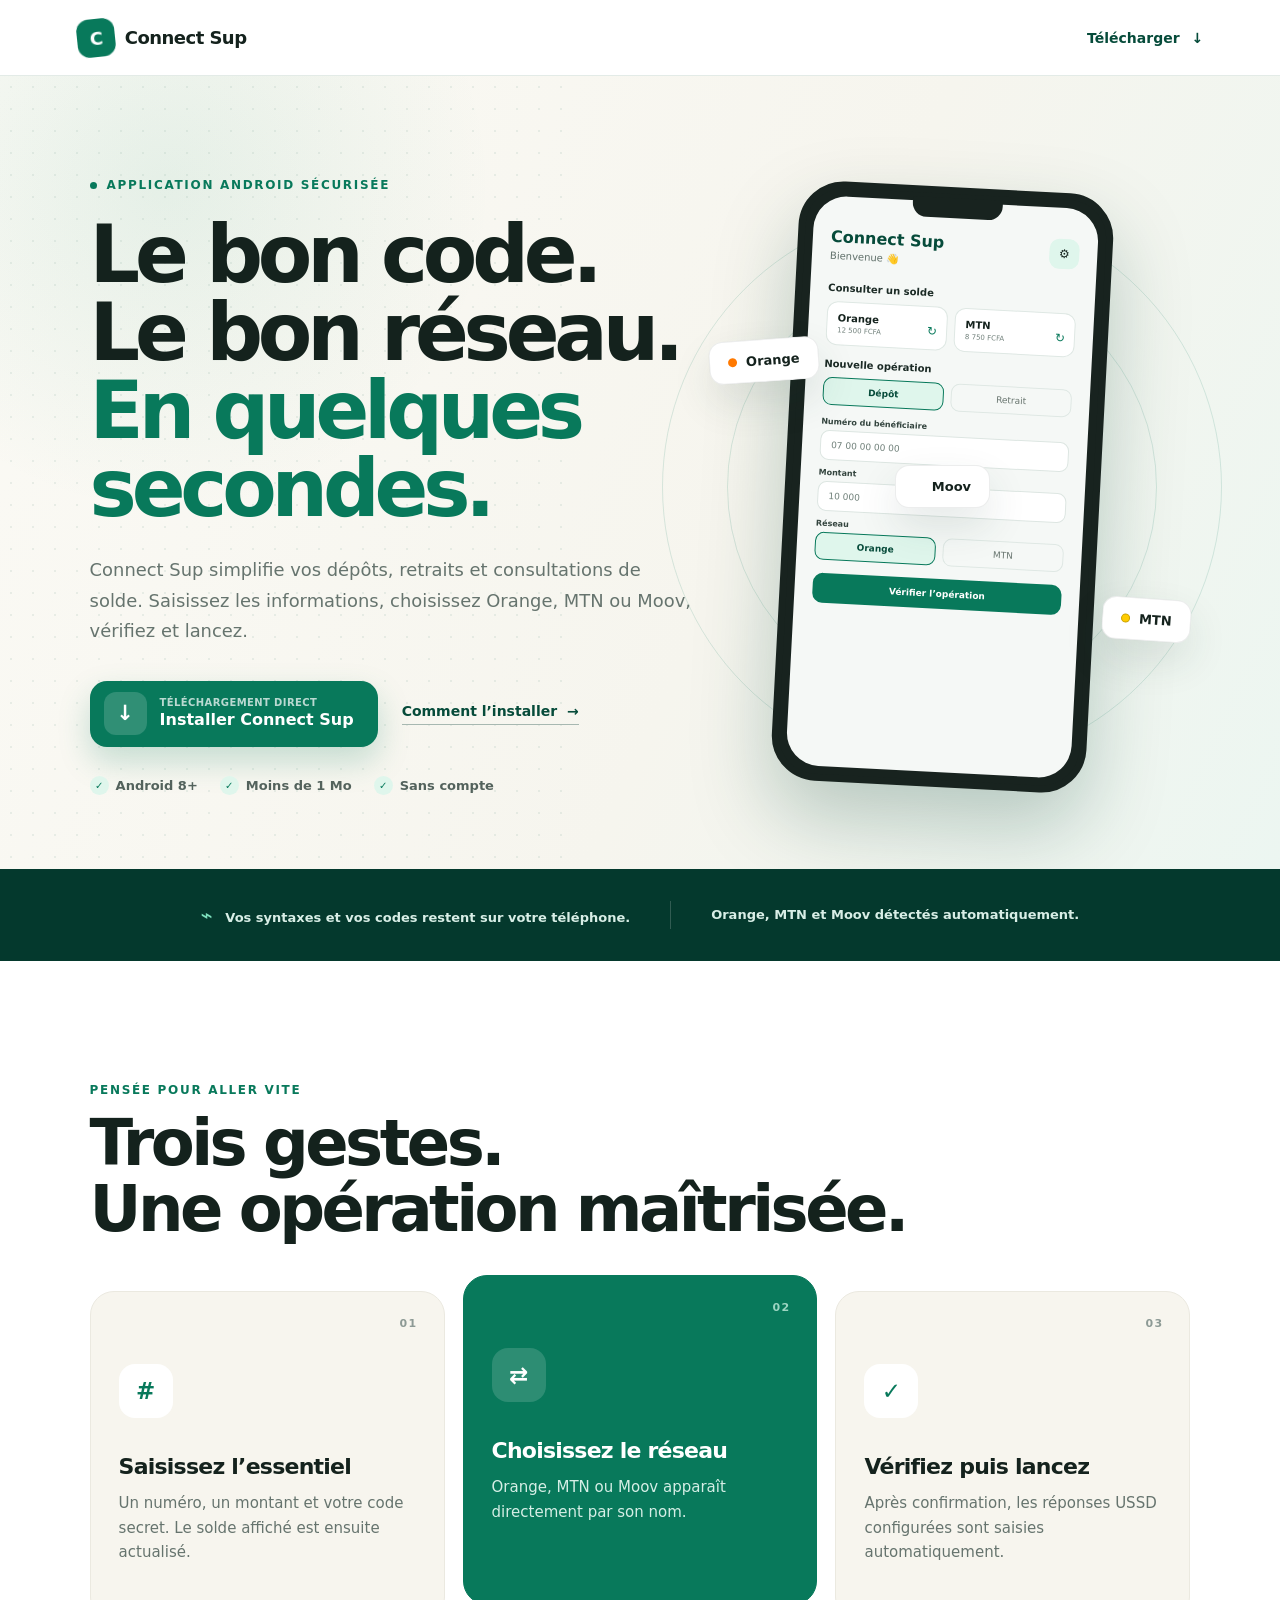
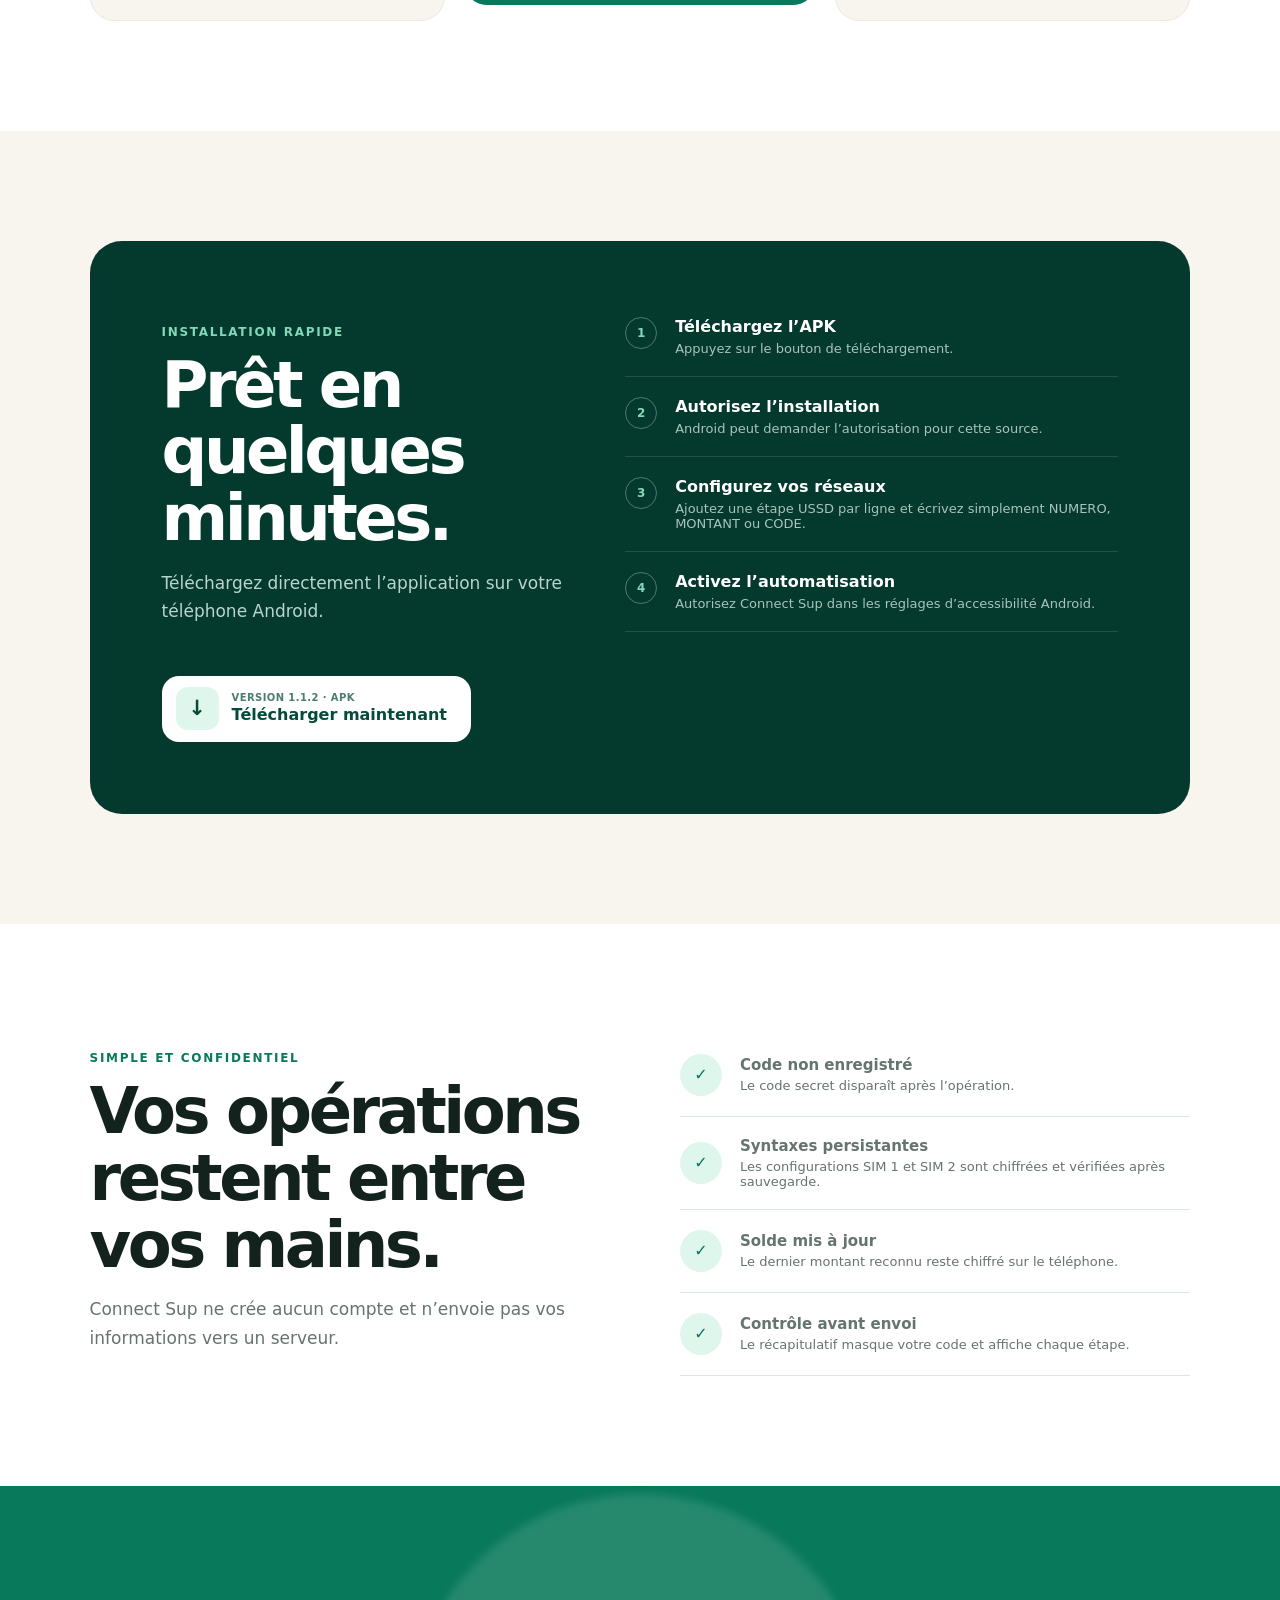
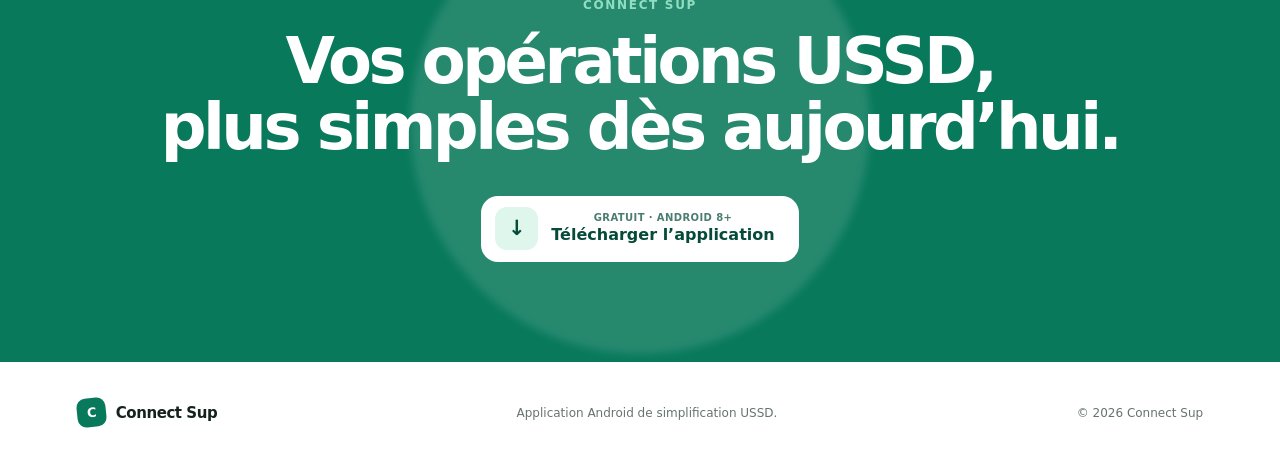
==== public/index.html @ d4169fa9 "Corriger la persistance des syntaxes dans Connect Sup 1.1.2" ====
<!doctype html>
<html lang="fr">
  <head>
    <meta charset="utf-8" />
    <meta name="viewport" content="width=device-width, initial-scale=1" />
    <meta name="theme-color" content="#08795b" />
    <meta name="description" content="Téléchargez Connect Sup pour simplifier vos dépôts, retraits et consultations de solde USSD sur Android." />
    <meta property="og:title" content="Connect Sup — Le bon code, le bon réseau" />
    <meta property="og:description" content="Dépôts, retraits et soldes USSD en quelques secondes sur Android." />
    <meta property="og:type" content="website" />
    <meta property="og:image" content="/og.png" />
    <title>Connect Sup — Vos opérations USSD simplifiées</title>
    <link rel="stylesheet" href="/styles.css" />
  </head>
  <body>
    <header class="site-header">
      <a class="brand" href="#top" aria-label="Accueil Connect Sup">
        <span class="brand-mark" aria-hidden="true">C</span>
        <span>Connect Sup</span>
      </a>
      <a class="header-download" href="/Connect-Sup-v1.1.2.apk" download>
        Télécharger <span aria-hidden="true">↓</span>
      </a>
    </header>

    <main>
      <section class="hero" id="top">
        <div class="hero-copy">
          <div class="eyebrow"><span></span> Application Android sécurisée</div>
          <h1>Le bon code.<br />Le bon réseau.<br /><em>En quelques secondes.</em></h1>
          <p class="hero-lead">
            Connect Sup simplifie vos dépôts, retraits et consultations de solde.
            Saisissez les informations, choisissez Orange, MTN ou Moov, vérifiez et lancez.
          </p>
          <div class="hero-actions">
            <a class="primary-button" href="/Connect-Sup-v1.1.2.apk" download>
              <span class="android-dot" aria-hidden="true">↓</span>
              <span><small>Téléchargement direct</small>Installer Connect Sup</span>
            </a>
            <a class="text-link" href="#installer">Comment l’installer <span aria-hidden="true">→</span></a>
          </div>
          <ul class="hero-facts" aria-label="Informations sur l’application">
            <li><span aria-hidden="true">✓</span> Android 8+</li>
            <li><span aria-hidden="true">✓</span> Moins de 1 Mo</li>
            <li><span aria-hidden="true">✓</span> Sans compte</li>
          </ul>
        </div>

        <div class="phone-stage" aria-label="Aperçu de l’application Connect Sup">
          <div class="orbit orbit-one"></div>
          <div class="orbit orbit-two"></div>
          <div class="network-pill pill-orange"><i></i> Orange</div>
          <div class="network-pill pill-mtn"><i></i> MTN</div>
          <div class="network-pill pill-moov"><i></i> Moov</div>
          <div class="phone">
            <div class="speaker"></div>
            <div class="phone-screen">
              <div class="app-topline">
                <div><b>Connect Sup</b><small>Bienvenue 👋</small></div>
                <span aria-hidden="true">⚙</span>
              </div>
              <p class="mock-label">Consulter un solde</p>
              <div class="balance-grid">
                <div><b>Orange</b><small>12 500 FCFA</small><span>↻</span></div>
                <div><b>MTN</b><small>8 750 FCFA</small><span>↻</span></div>
              </div>
              <p class="mock-label">Nouvelle opération</p>
              <div class="mock-tabs"><b>Dépôt</b><span>Retrait</span></div>
              <label>Numéro du bénéficiaire</label>
              <div class="mock-field">07 00 00 00 00</div>
              <label>Montant</label>
              <div class="mock-field">10 000</div>
              <label>Réseau</label>
              <div class="mock-tabs networks"><b>Orange</b><span>MTN</span></div>
              <div class="mock-button">Vérifier l’opération</div>
            </div>
          </div>
        </div>
      </section>

      <section class="trust-band">
        <p><span aria-hidden="true">⌁</span> Vos syntaxes et vos codes restent sur votre téléphone.</p>
        <div class="trust-divider"></div>
        <p>Orange, MTN et Moov détectés automatiquement.</p>
      </section>

      <section class="section features" id="fonctionnalites">
        <div class="section-heading">
          <div><p class="kicker">Pensée pour aller vite</p><h2>Trois gestes.<br />Une opération maîtrisée.</h2></div>
        </div>
        <div class="feature-grid">
          <article>
            <span class="feature-number">01</span>
            <div class="feature-icon">#</div>
            <h3>Saisissez l’essentiel</h3>
            <p>Un numéro, un montant et votre code secret. Le solde affiché est ensuite actualisé.</p>
          </article>
          <article class="featured-card">
            <span class="feature-number">02</span>
            <div class="feature-icon">⇄</div>
            <h3>Choisissez le réseau</h3>
            <p>Orange, MTN ou Moov apparaît directement par son nom.</p>
          </article>
          <article>
            <span class="feature-number">03</span>
            <div class="feature-icon">✓</div>
            <h3>Vérifiez puis lancez</h3>
            <p>Après confirmation, les réponses USSD configurées sont saisies automatiquement.</p>
          </article>
        </div>
      </section>

      <section class="section install" id="installer">
        <div class="install-panel">
          <div>
            <p class="kicker light">Installation rapide</p>
            <h2>Prêt en quelques minutes.</h2>
            <p class="install-intro">Téléchargez directement l’application sur votre téléphone Android.</p>
          </div>
          <ol>
            <li><span>1</span><div><b>Téléchargez l’APK</b><p>Appuyez sur le bouton de téléchargement.</p></div></li>
            <li><span>2</span><div><b>Autorisez l’installation</b><p>Android peut demander l’autorisation pour cette source.</p></div></li>
            <li><span>3</span><div><b>Configurez vos réseaux</b><p>Ajoutez une étape USSD par ligne et écrivez simplement NUMERO, MONTANT ou CODE.</p></div></li>
            <li><span>4</span><div><b>Activez l’automatisation</b><p>Autorisez Connect Sup dans les réglages d’accessibilité Android.</p></div></li>
          </ol>
          <a class="primary-button light-button" href="/Connect-Sup-v1.1.2.apk" download>
            <span class="android-dot" aria-hidden="true">↓</span>
            <span><small>Version 1.1.2 · APK</small>Télécharger maintenant</span>
          </a>
        </div>
      </section>

      <section class="section security">
        <div class="security-copy">
          <p class="kicker">Simple et confidentiel</p>
          <h2>Vos opérations restent entre vos mains.</h2>
          <p>Connect Sup ne crée aucun compte et n’envoie pas vos informations vers un serveur.</p>
        </div>
        <ul>
          <li><span aria-hidden="true">✓</span><span><b>Code non enregistré</b>Le code secret disparaît après l’opération.</span></li>
          <li><span aria-hidden="true">✓</span><span><b>Syntaxes persistantes</b>Les configurations SIM 1 et SIM 2 sont chiffrées et vérifiées après sauvegarde.</span></li>
          <li><span aria-hidden="true">✓</span><span><b>Solde mis à jour</b>Le dernier montant reconnu reste chiffré sur le téléphone.</span></li>
          <li><span aria-hidden="true">✓</span><span><b>Contrôle avant envoi</b>Le récapitulatif masque votre code et affiche chaque étape.</span></li>
        </ul>
      </section>

      <section class="final-cta">
        <span class="cta-glow"></span>
        <p class="kicker light">Connect Sup</p>
        <h2>Vos opérations USSD,<br />plus simples dès aujourd’hui.</h2>
        <a class="primary-button light-button" href="/Connect-Sup-v1.1.2.apk" download>
          <span class="android-dot" aria-hidden="true">↓</span>
          <span><small>Gratuit · Android 8+</small>Télécharger l’application</span>
        </a>
      </section>
    </main>

    <footer>
      <a class="brand" href="#top"><span class="brand-mark" aria-hidden="true">C</span><span>Connect Sup</span></a>
      <p>Application Android de simplification USSD.</p>
      <p>© 2026 Connect Sup</p>
    </footer>
  </body>
</html>
---- styles.css ----
:root { --green:#08795b; --green-dark:#064b3a; --green-deep:#04392d; --mint:#dff6ec; --cream:#f7f5ee; --ink:#14221d; --muted:#66746e; --line:#dce6e1; --orange:#ff7900; --yellow:#ffcc00; }
* { box-sizing:border-box; }
html { scroll-behavior:smooth; }
body { margin:0; background:#fff; color:var(--ink); font-family:Inter,ui-sans-serif,system-ui,-apple-system,BlinkMacSystemFont,"Segoe UI",sans-serif; -webkit-font-smoothing:antialiased; }
a { color:inherit; text-decoration:none; }
.site-header { align-items:center; background:rgba(255,255,255,.9); border-bottom:1px solid rgba(220,230,225,.8); display:flex; height:76px; justify-content:space-between; padding:0 clamp(22px,6vw,92px); position:sticky; top:0; z-index:20; backdrop-filter:blur(18px); }
.brand { align-items:center; display:inline-flex; font-size:18px; font-weight:800; gap:10px; letter-spacing:-.03em; }
.brand-mark { align-items:center; background:var(--green); border-radius:12px; color:#fff; display:inline-flex; font-size:18px; height:38px; justify-content:center; transform:rotate(-6deg); width:38px; }
.header-download { color:var(--green-dark); font-size:14px; font-weight:750; }
.header-download span { display:inline-block; margin-left:7px; }
.hero { background:radial-gradient(circle at 13% 14%,rgba(19,145,105,.09),transparent 25%),linear-gradient(115deg,#fbfaf5 0%,#f6f5ee 58%,#ecf6f1 100%); display:grid; grid-template-columns:minmax(0,1fr) minmax(370px,.82fr); min-height:720px; overflow:hidden; padding:clamp(72px,8vw,118px) clamp(22px,7vw,110px) 74px; position:relative; }
.hero::before { background-image:radial-gradient(#94b3a7 1px,transparent 1px); background-size:22px 22px; content:''; inset:0 55% 0 0; opacity:.18; position:absolute; }
.hero-copy { align-self:center; max-width:720px; position:relative; z-index:2; }
.eyebrow,.kicker { color:var(--green); font-size:12px; font-weight:800; letter-spacing:.14em; text-transform:uppercase; }
.eyebrow { align-items:center; display:flex; gap:10px; }
.eyebrow span { background:var(--green); border-radius:99px; height:7px; width:7px; }
h1 { font-size:clamp(48px,6.2vw,88px); letter-spacing:-.065em; line-height:.98; margin:24px 0 28px; }
h1 em { color:var(--green); font-style:normal; }
.hero-lead { color:var(--muted); font-size:clamp(17px,1.4vw,20px); line-height:1.7; margin:0; max-width:630px; }
.hero-actions { align-items:center; display:flex; flex-wrap:wrap; gap:24px; margin-top:34px; }
.primary-button { align-items:center; background:var(--green); border-radius:17px; box-shadow:0 14px 32px rgba(8,121,91,.22); color:#fff; display:inline-flex; font-size:16px; font-weight:800; gap:13px; min-height:66px; padding:11px 24px 12px 14px; transition:transform .2s ease,box-shadow .2s ease; }
.primary-button:hover { box-shadow:0 18px 38px rgba(8,121,91,.3); transform:translateY(-2px); }
.primary-button:focus-visible,.text-link:focus-visible,.header-download:focus-visible,.brand:focus-visible { outline:3px solid #ffcc00; outline-offset:4px; }
.primary-button small { display:block; font-size:10px; font-weight:650; letter-spacing:.04em; margin-bottom:2px; opacity:.72; text-transform:uppercase; }
.android-dot { align-items:center; background:rgba(255,255,255,.16); border-radius:12px; display:inline-flex; font-size:21px; height:43px; justify-content:center; width:43px; }
.text-link { border-bottom:1px solid #a7b8b1; color:var(--green-dark); font-size:14px; font-weight:750; padding-bottom:5px; }
.text-link span { margin-left:5px; }
.hero-facts { display:flex; flex-wrap:wrap; gap:22px; list-style:none; margin:29px 0 0; padding:0; }
.hero-facts li { align-items:center; color:#53625c; display:flex; font-size:13px; font-weight:650; gap:7px; }
.hero-facts li span { align-items:center; background:var(--mint); border-radius:50%; color:var(--green); display:inline-flex; font-size:10px; height:19px; justify-content:center; width:19px; }
.phone-stage { align-items:center; display:flex; justify-content:center; min-height:540px; position:relative; }
.orbit { border:1px solid rgba(8,121,91,.14); border-radius:50%; position:absolute; }
.orbit-one { height:560px; width:560px; }
.orbit-two { height:430px; width:430px; }
.network-pill { align-items:center; background:#fff; border:1px solid rgba(20,34,29,.08); border-radius:14px; box-shadow:0 18px 40px rgba(30,68,55,.12); display:flex; font-size:13px; font-weight:800; gap:9px; padding:13px 18px; position:absolute; z-index:4; }
.network-pill i { border-radius:50%; height:9px; width:9px; }
.pill-orange { left:3%; top:26%; transform:rotate(-4deg); }
.pill-orange i { background:var(--orange); }
.pill-mtn { bottom:25%; right:0; transform:rotate(4deg); }
.pill-mtn i { background:var(--yellow); border:1px solid #c8a000; }
.phone { background:#18231f; border:7px solid #18231f; border-radius:45px; box-shadow:0 36px 80px rgba(7,68,51,.25); height:600px; padding:8px; position:relative; transform:rotate(3deg); width:315px; z-index:3; }
.speaker { background:#18231f; border-radius:0 0 14px 14px; height:20px; left:50%; position:absolute; top:4px; transform:translateX(-50%); width:90px; z-index:5; }
.phone-screen { background:#f5f8f6; border-radius:33px; height:100%; overflow:hidden; padding:31px 18px 20px; }
.app-topline { align-items:flex-start; display:flex; justify-content:space-between; margin-bottom:21px; }
.app-topline b { color:var(--green-dark); display:block; font-size:16px; }
.app-topline small { color:#60706a; display:block; font-size:10px; margin-top:4px; }
.app-topline>span { align-items:center; background:var(--mint); border-radius:10px; display:flex; font-size:12px; height:30px; justify-content:center; width:30px; }
.mock-label { color:#1b2a25; font-size:10px; font-weight:800; margin:13px 0 8px; }
.balance-grid { display:grid; gap:7px; grid-template-columns:1fr 1fr; }
.balance-grid>div { background:#fff; border:1px solid #dfe8e4; border-radius:11px; padding:10px; position:relative; }
.balance-grid b { display:block; font-size:10px; }
.balance-grid small { color:#71807b; display:block; font-size:7px; margin-top:3px; }
.balance-grid span { color:var(--green); font-size:12px; position:absolute; right:9px; top:17px; }
.mock-tabs { display:grid; gap:7px; grid-template-columns:1fr 1fr; margin-bottom:12px; }
.mock-tabs>* { border:1px solid #dfe8e4; border-radius:9px; color:#68756f; font-size:9px; padding:8px; text-align:center; }
.mock-tabs b { background:var(--mint); border-color:var(--green); color:var(--green-dark); }
.phone-screen label { color:#33443e; display:block; font-size:8px; font-weight:750; margin:8px 0 4px; }
.mock-field { background:#fff; border:1px solid #dde6e2; border-radius:9px; color:#70807a; font-size:9px; padding:9px 10px; }
.mock-tabs.networks { margin-bottom:0; }
.mock-button { background:var(--green); border-radius:10px; color:#fff; font-size:9px; font-weight:800; margin-top:13px; padding:10px; text-align:center; }
.trust-band { align-items:center; background:var(--green-deep); color:#d8eee6; display:flex; gap:40px; justify-content:center; min-height:92px; padding:20px 6vw; text-align:center; }
.trust-band p { font-size:13px; font-weight:650; margin:0; }
.trust-band p span { color:#7de0bd; font-size:20px; margin-right:8px; }
.trust-divider { background:rgba(255,255,255,.18); height:28px; width:1px; }
.section { padding:110px clamp(22px,7vw,110px); }
.section-heading { align-items:flex-end; display:flex; justify-content:space-between; margin-bottom:48px; }
h2 { font-size:clamp(38px,5vw,64px); letter-spacing:-.055em; line-height:1.04; margin:13px 0 0; }
.feature-grid { display:grid; gap:18px; grid-template-columns:repeat(3,1fr); }
.feature-grid article { background:var(--cream); border:1px solid #ebe9e0; border-radius:24px; min-height:330px; padding:28px; position:relative; }
.feature-grid article.featured-card { background:var(--green); border-color:var(--green); color:#fff; transform:translateY(-16px); }
.feature-number { color:#8d9a95; font-size:11px; font-weight:800; letter-spacing:.12em; position:absolute; right:26px; top:25px; }
.featured-card .feature-number { color:#9dd5c2; }
.feature-icon { align-items:center; background:#fff; border-radius:16px; color:var(--green); display:flex; font-size:23px; font-weight:900; height:54px; justify-content:center; margin:44px 0 36px; width:54px; }
.featured-card .feature-icon { background:rgba(255,255,255,.15); color:#fff; }
.feature-grid h3 { font-size:22px; letter-spacing:-.035em; margin:0 0 12px; }
.feature-grid p { color:var(--muted); font-size:15px; line-height:1.65; margin:0; }
.featured-card p { color:#d6eee6; }
.install { background:var(--cream); }
.install-panel { background:var(--green-deep); border-radius:32px; color:#fff; display:grid; gap:34px 60px; grid-template-columns:.9fr 1.1fr; padding:clamp(34px,6vw,72px); }
.kicker.light { color:#81d9ba; }
.install-intro { color:#b9d5cc; font-size:17px; line-height:1.65; max-width:460px; }
.install ol { list-style:none; margin:0; padding:0; }
.install li { align-items:flex-start; border-bottom:1px solid rgba(255,255,255,.12); display:flex; gap:18px; padding:20px 0; }
.install li:first-child { padding-top:4px; }
.install li>span { align-items:center; border:1px solid #4f796b; border-radius:50%; color:#83d7ba; display:flex; flex:0 0 auto; font-size:12px; font-weight:800; height:32px; justify-content:center; width:32px; }
.install li b { display:block; font-size:16px; margin-bottom:5px; }
.install li p { color:#a9c4bb; font-size:13px; margin:0; }
.light-button { background:#fff; box-shadow:none; color:var(--green-dark); grid-column:1/-1; justify-self:start; }
.light-button .android-dot { background:var(--mint); }
.security { align-items:center; display:grid; gap:80px; grid-template-columns:1fr 1fr; }
.security-copy>p:last-child { color:var(--muted); font-size:17px; line-height:1.7; max-width:570px; }
.security ul { list-style:none; margin:0; padding:0; }
.security li { align-items:center; border-bottom:1px solid var(--line); display:flex; gap:18px; padding:20px 0; }
.security li>span:first-child { align-items:center; background:var(--mint); border-radius:50%; color:var(--green); display:flex; flex:0 0 auto; font-weight:900; height:42px; justify-content:center; width:42px; }
.security li b { display:block; font-size:15px; margin-bottom:4px; }
.security li span:last-child { color:var(--muted); font-size:13px; }
.final-cta { background:var(--green); color:#fff; overflow:hidden; padding:100px 22px; position:relative; text-align:center; }
.final-cta h2 { margin:16px auto 35px; position:relative; }
.final-cta .primary-button { position:relative; }
.cta-glow { background:rgba(255,255,255,.12); border-radius:50%; filter:blur(4px); height:460px; left:50%; position:absolute; top:50%; transform:translate(-50%,-50%); width:460px; }
footer { align-items:center; background:#fff; color:var(--muted); display:flex; font-size:12px; justify-content:space-between; padding:32px clamp(22px,6vw,92px); }
footer .brand { color:var(--ink); font-size:15px; }
footer .brand-mark { border-radius:9px; font-size:13px; height:29px; width:29px; }
@media (max-width:920px) { .hero { grid-template-columns:1fr; padding-top:74px; text-align:center; } .hero::before { inset:0; } .hero-copy { margin:0 auto; } .eyebrow,.hero-actions,.hero-facts { justify-content:center; } .phone-stage { margin-top:42px; } .feature-grid { grid-template-columns:1fr; } .feature-grid article.featured-card { transform:none; } .install-panel,.security { grid-template-columns:1fr; } .section-heading { align-items:flex-start; flex-direction:column; } }
@media (max-width:580px) { .site-header { height:68px; } .header-download { font-size:0; } .header-download span { font-size:20px; } .hero { min-height:auto; padding-bottom:52px; } h1 { font-size:48px; } .hero-lead { font-size:16px; } .hero-actions { flex-direction:column; } .phone-stage { min-height:500px; transform:scale(.88); } .network-pill { display:none; } .trust-band { flex-direction:column; gap:12px; } .trust-divider { height:1px; width:80px; } .section { padding-bottom:76px; padding-top:76px; } .feature-grid article { min-height:285px; } .install-panel { border-radius:24px; } footer { align-items:flex-start; flex-direction:column; gap:16px; } }
@media (prefers-reduced-motion:reduce) { html { scroll-behavior:auto; } .primary-button { transition:none; } }
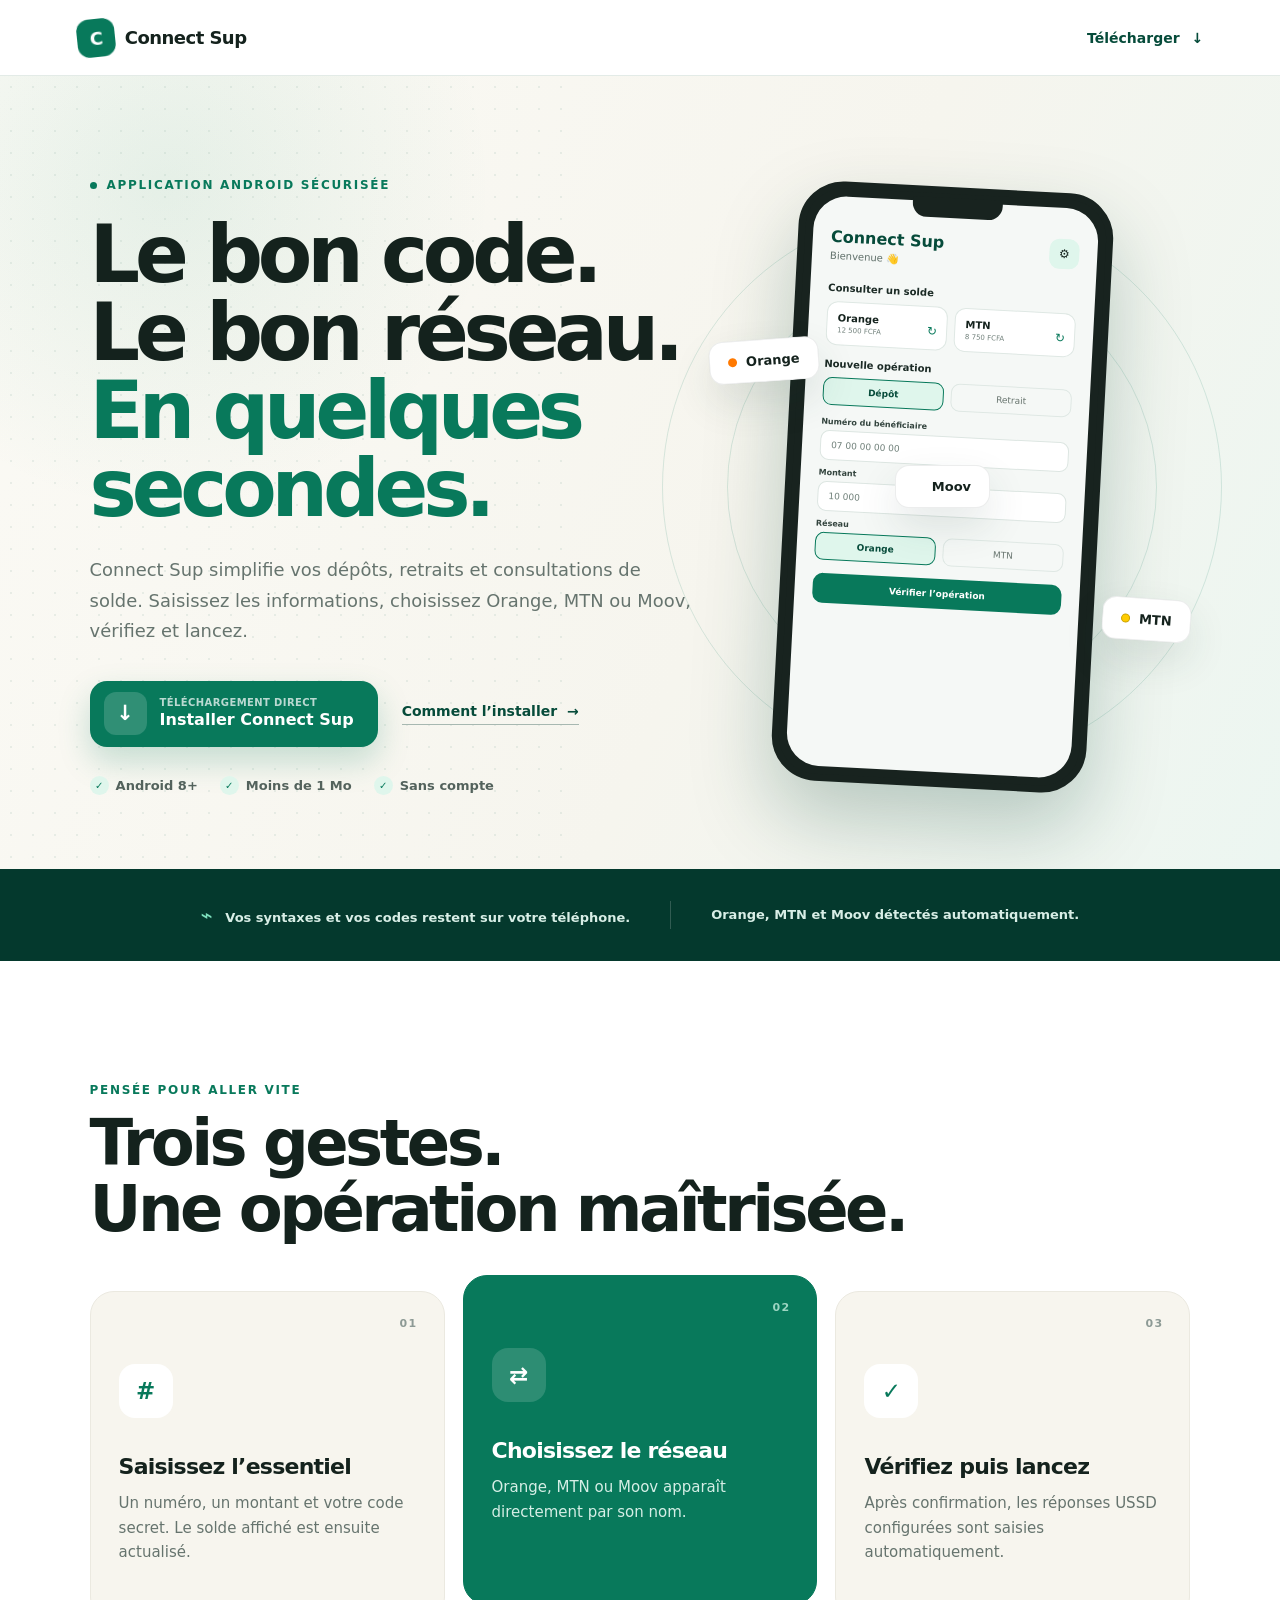
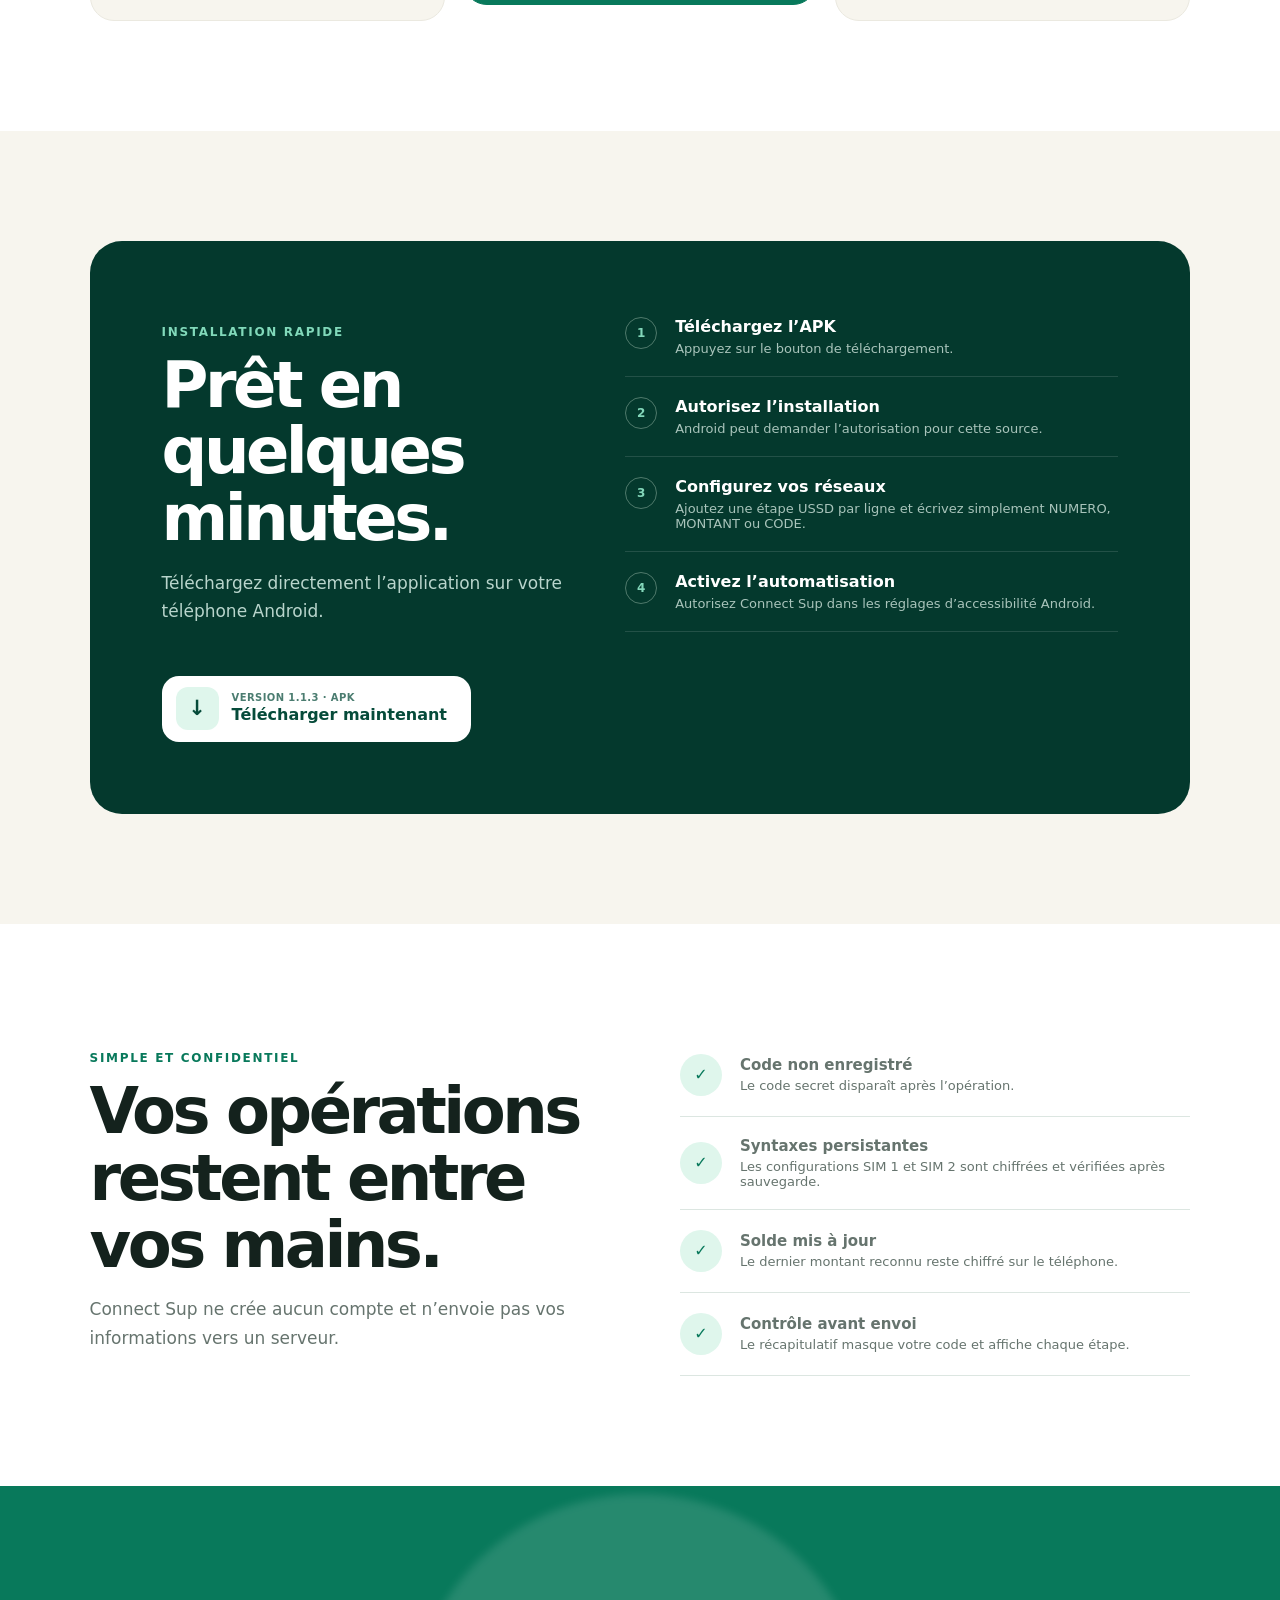
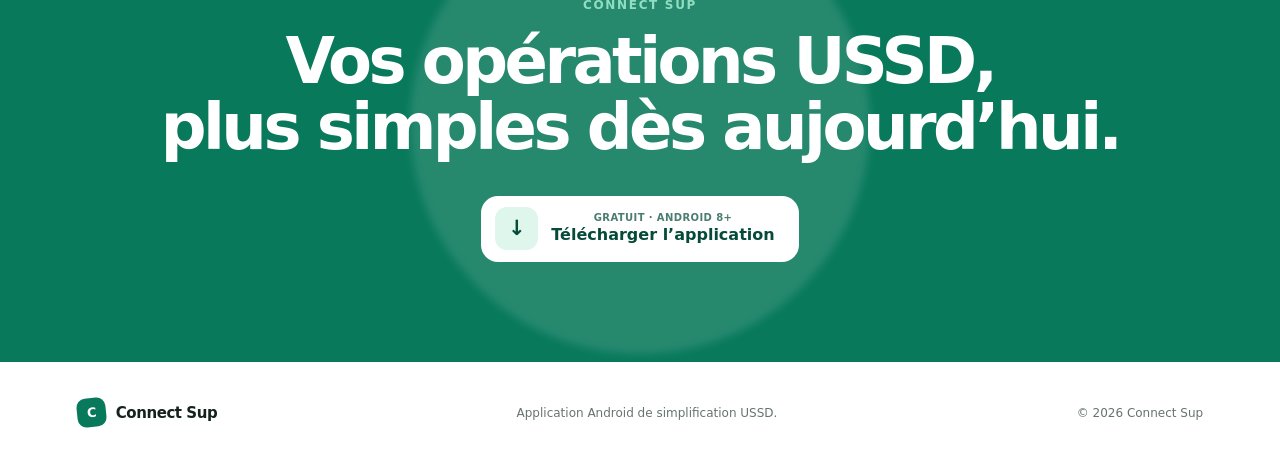
==== commit e3917597: "Adapter Connect Sup 1.1.3 aux écrans longs" ====
--- a/public/index.html
+++ b/public/index.html
@@ -18,7 +18,7 @@
         <span class="brand-mark" aria-hidden="true">C</span>
         <span>Connect Sup</span>
       </a>
-      <a class="header-download" href="/Connect-Sup-v1.1.2.apk" download>
+      <a class="header-download" href="/Connect-Sup-v1.1.3.apk" download>
         Télécharger <span aria-hidden="true">↓</span>
       </a>
     </header>
@@ -33,7 +33,7 @@
             Saisissez les informations, choisissez Orange, MTN ou Moov, vérifiez et lancez.
           </p>
           <div class="hero-actions">
-            <a class="primary-button" href="/Connect-Sup-v1.1.2.apk" download>
+            <a class="primary-button" href="/Connect-Sup-v1.1.3.apk" download>
               <span class="android-dot" aria-hidden="true">↓</span>
               <span><small>Téléchargement direct</small>Installer Connect Sup</span>
             </a>
@@ -123,9 +123,9 @@
             <li><span>3</span><div><b>Configurez vos réseaux</b><p>Ajoutez une étape USSD par ligne et écrivez simplement NUMERO, MONTANT ou CODE.</p></div></li>
             <li><span>4</span><div><b>Activez l’automatisation</b><p>Autorisez Connect Sup dans les réglages d’accessibilité Android.</p></div></li>
           </ol>
-          <a class="primary-button light-button" href="/Connect-Sup-v1.1.2.apk" download>
+          <a class="primary-button light-button" href="/Connect-Sup-v1.1.3.apk" download>
             <span class="android-dot" aria-hidden="true">↓</span>
-            <span><small>Version 1.1.2 · APK</small>Télécharger maintenant</span>
+            <span><small>Version 1.1.3 · APK</small>Télécharger maintenant</span>
           </a>
         </div>
       </section>
@@ -148,7 +148,7 @@
         <span class="cta-glow"></span>
         <p class="kicker light">Connect Sup</p>
         <h2>Vos opérations USSD,<br />plus simples dès aujourd’hui.</h2>
-        <a class="primary-button light-button" href="/Connect-Sup-v1.1.2.apk" download>
+        <a class="primary-button light-button" href="/Connect-Sup-v1.1.3.apk" download>
           <span class="android-dot" aria-hidden="true">↓</span>
           <span><small>Gratuit · Android 8+</small>Télécharger l’application</span>
         </a>
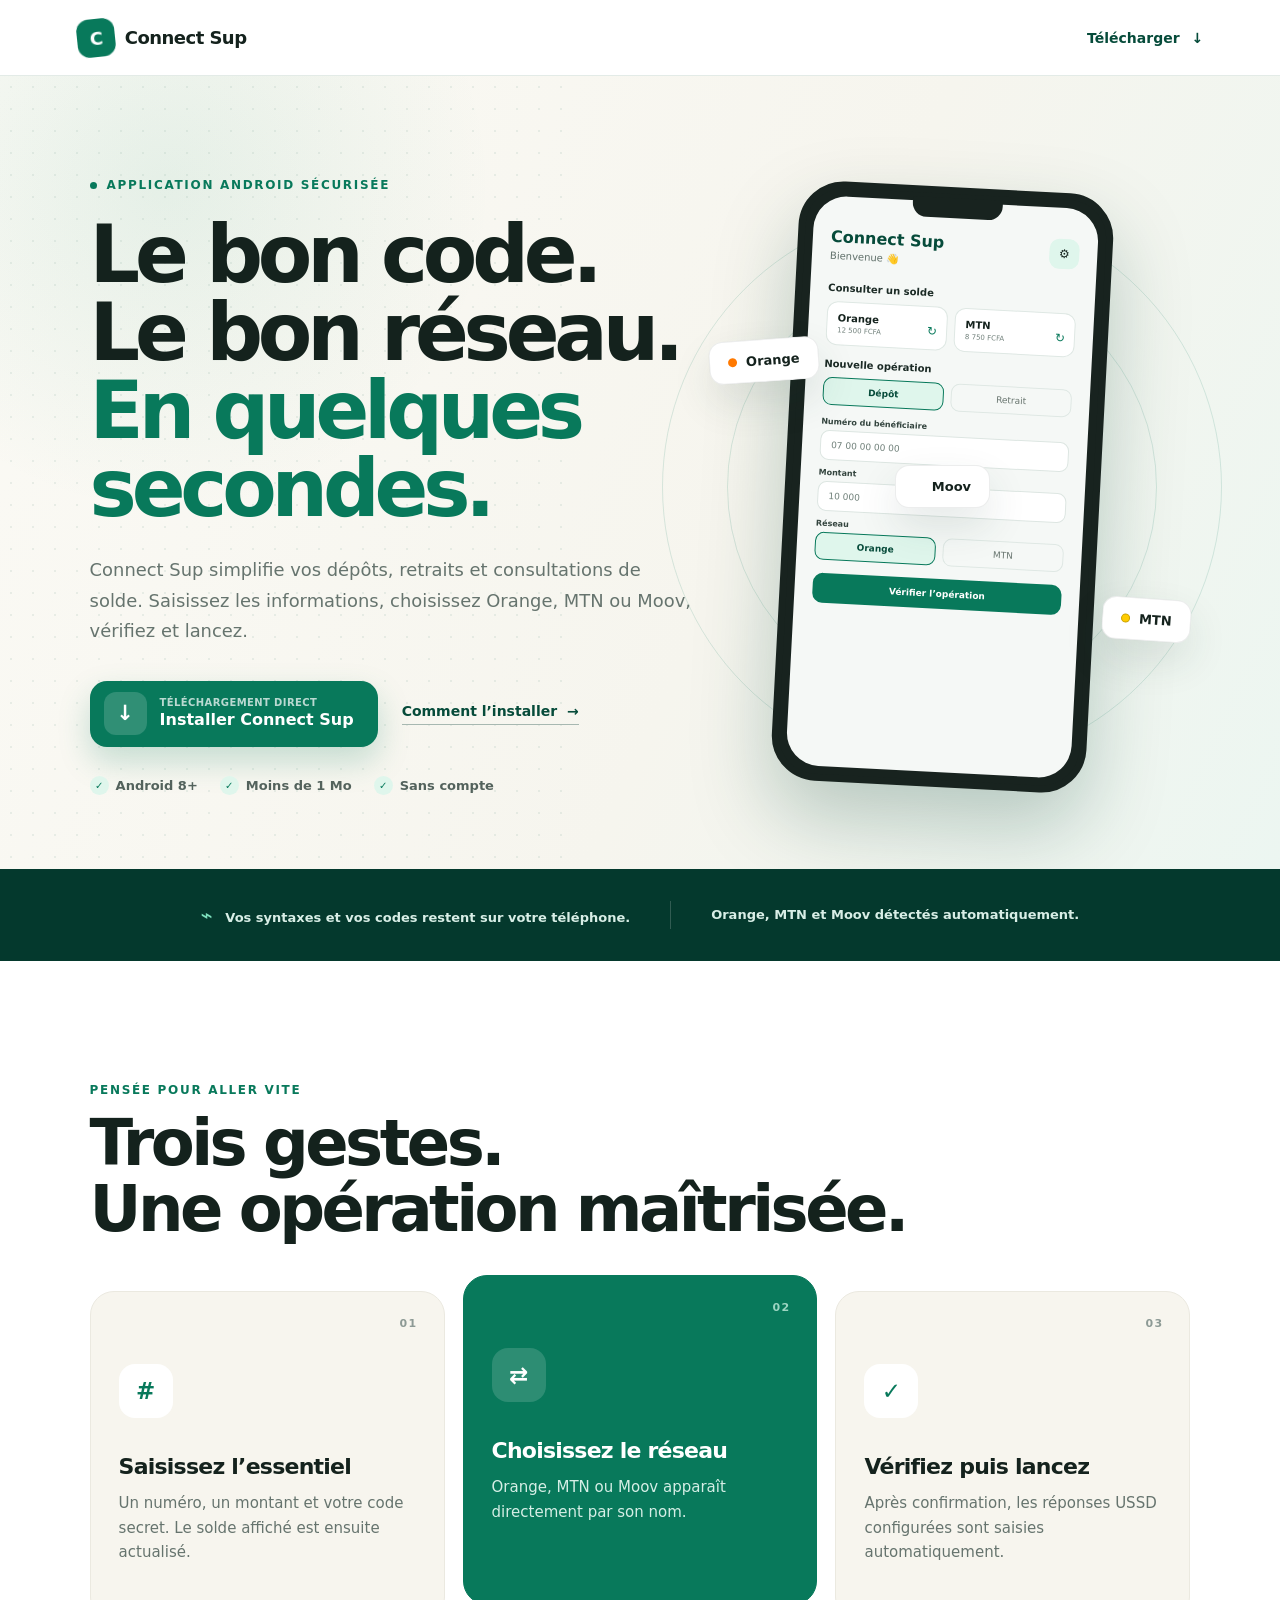
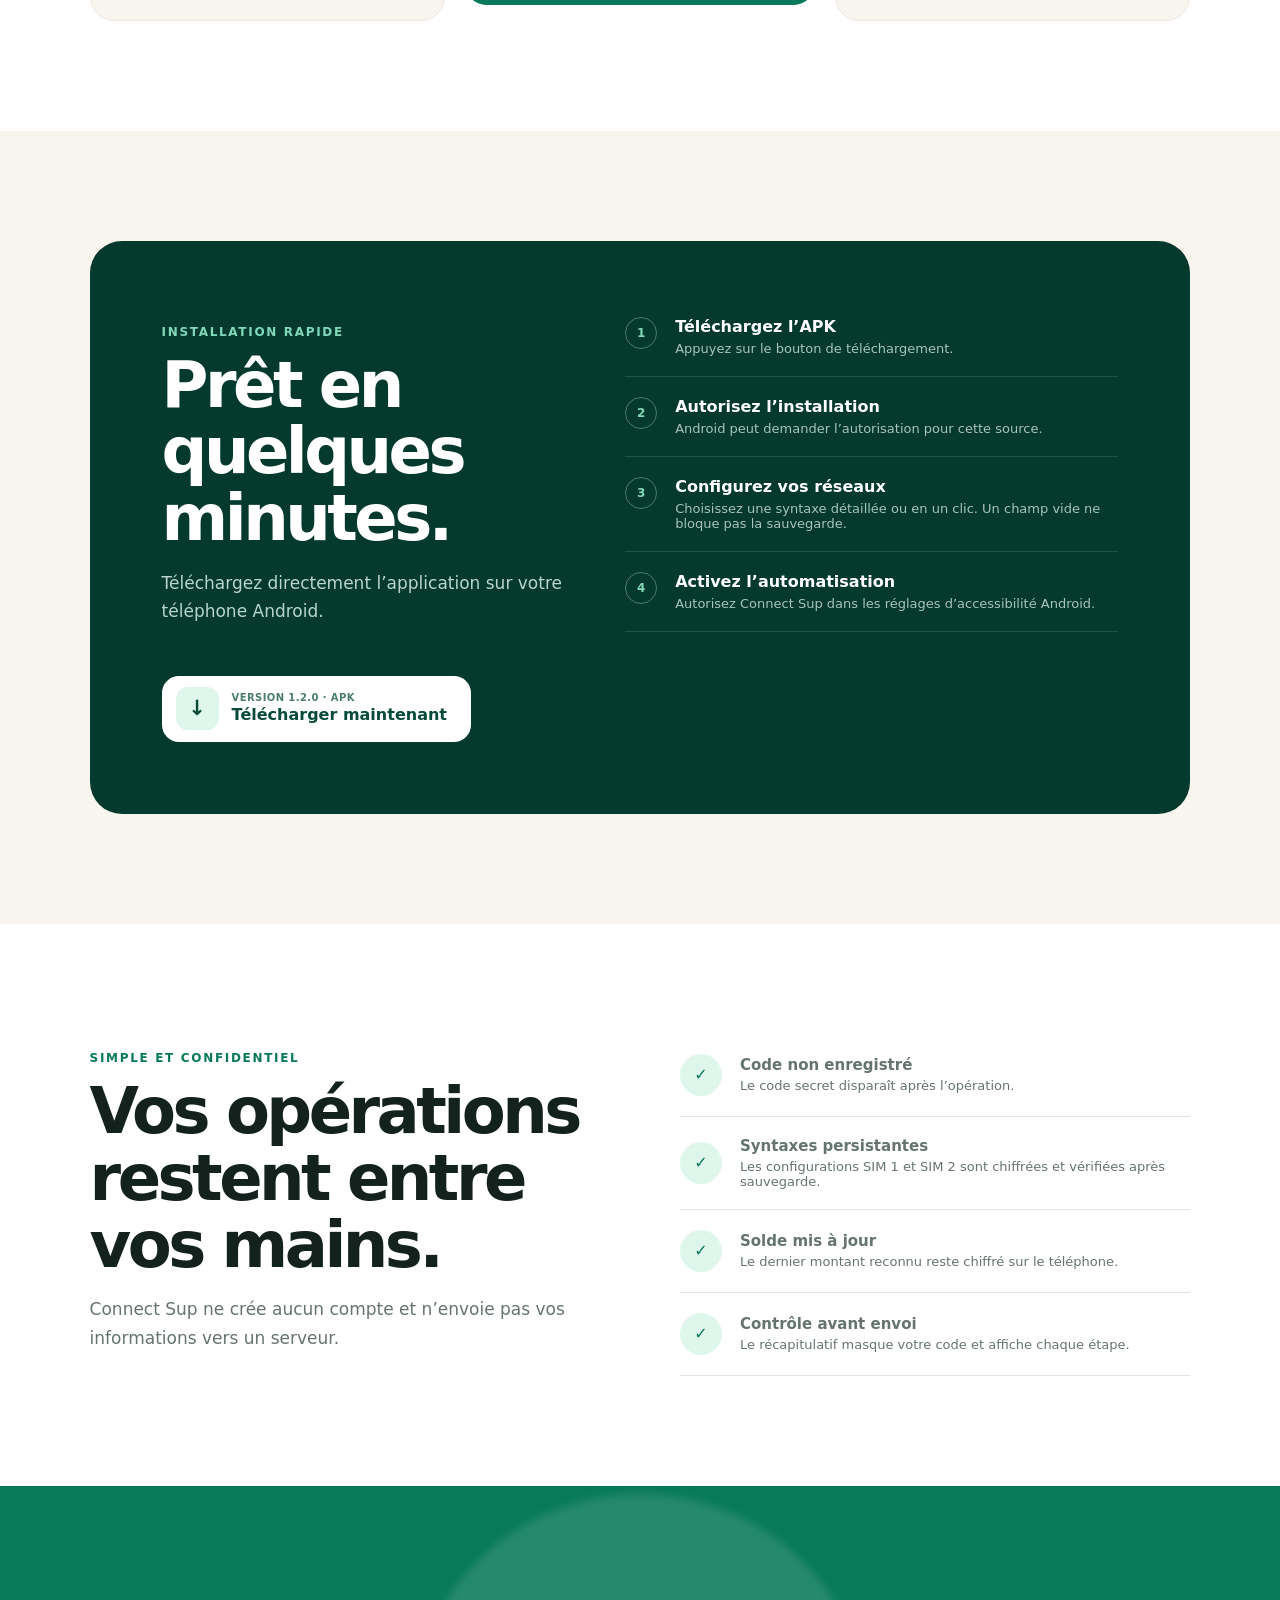
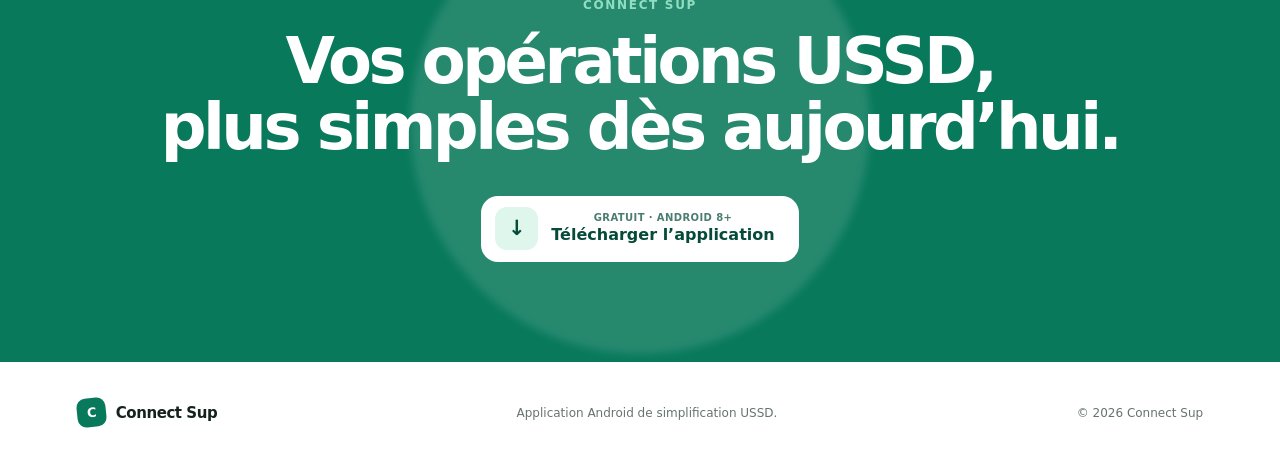
==== commit d03dc6ea: "Publier Connect Sup 1.2.0 avec syntaxes partielles et rapides" ====
--- a/public/index.html
+++ b/public/index.html
@@ -18,7 +18,7 @@
         <span class="brand-mark" aria-hidden="true">C</span>
         <span>Connect Sup</span>
       </a>
-      <a class="header-download" href="/Connect-Sup-v1.1.3.apk" download>
+      <a class="header-download" href="/Connect-Sup-v1.2.0.apk" download>
         Télécharger <span aria-hidden="true">↓</span>
       </a>
     </header>
@@ -33,7 +33,7 @@
             Saisissez les informations, choisissez Orange, MTN ou Moov, vérifiez et lancez.
           </p>
           <div class="hero-actions">
-            <a class="primary-button" href="/Connect-Sup-v1.1.3.apk" download>
+            <a class="primary-button" href="/Connect-Sup-v1.2.0.apk" download>
               <span class="android-dot" aria-hidden="true">↓</span>
               <span><small>Téléchargement direct</small>Installer Connect Sup</span>
             </a>
@@ -120,12 +120,12 @@
           <ol>
             <li><span>1</span><div><b>Téléchargez l’APK</b><p>Appuyez sur le bouton de téléchargement.</p></div></li>
             <li><span>2</span><div><b>Autorisez l’installation</b><p>Android peut demander l’autorisation pour cette source.</p></div></li>
-            <li><span>3</span><div><b>Configurez vos réseaux</b><p>Ajoutez une étape USSD par ligne et écrivez simplement NUMERO, MONTANT ou CODE.</p></div></li>
+            <li><span>3</span><div><b>Configurez vos réseaux</b><p>Choisissez une syntaxe détaillée ou en un clic. Un champ vide ne bloque pas la sauvegarde.</p></div></li>
             <li><span>4</span><div><b>Activez l’automatisation</b><p>Autorisez Connect Sup dans les réglages d’accessibilité Android.</p></div></li>
           </ol>
-          <a class="primary-button light-button" href="/Connect-Sup-v1.1.3.apk" download>
+          <a class="primary-button light-button" href="/Connect-Sup-v1.2.0.apk" download>
             <span class="android-dot" aria-hidden="true">↓</span>
-            <span><small>Version 1.1.3 · APK</small>Télécharger maintenant</span>
+            <span><small>Version 1.2.0 · APK</small>Télécharger maintenant</span>
           </a>
         </div>
       </section>
@@ -148,7 +148,7 @@
         <span class="cta-glow"></span>
         <p class="kicker light">Connect Sup</p>
         <h2>Vos opérations USSD,<br />plus simples dès aujourd’hui.</h2>
-        <a class="primary-button light-button" href="/Connect-Sup-v1.1.3.apk" download>
+        <a class="primary-button light-button" href="/Connect-Sup-v1.2.0.apk" download>
           <span class="android-dot" aria-hidden="true">↓</span>
           <span><small>Gratuit · Android 8+</small>Télécharger l’application</span>
         </a>
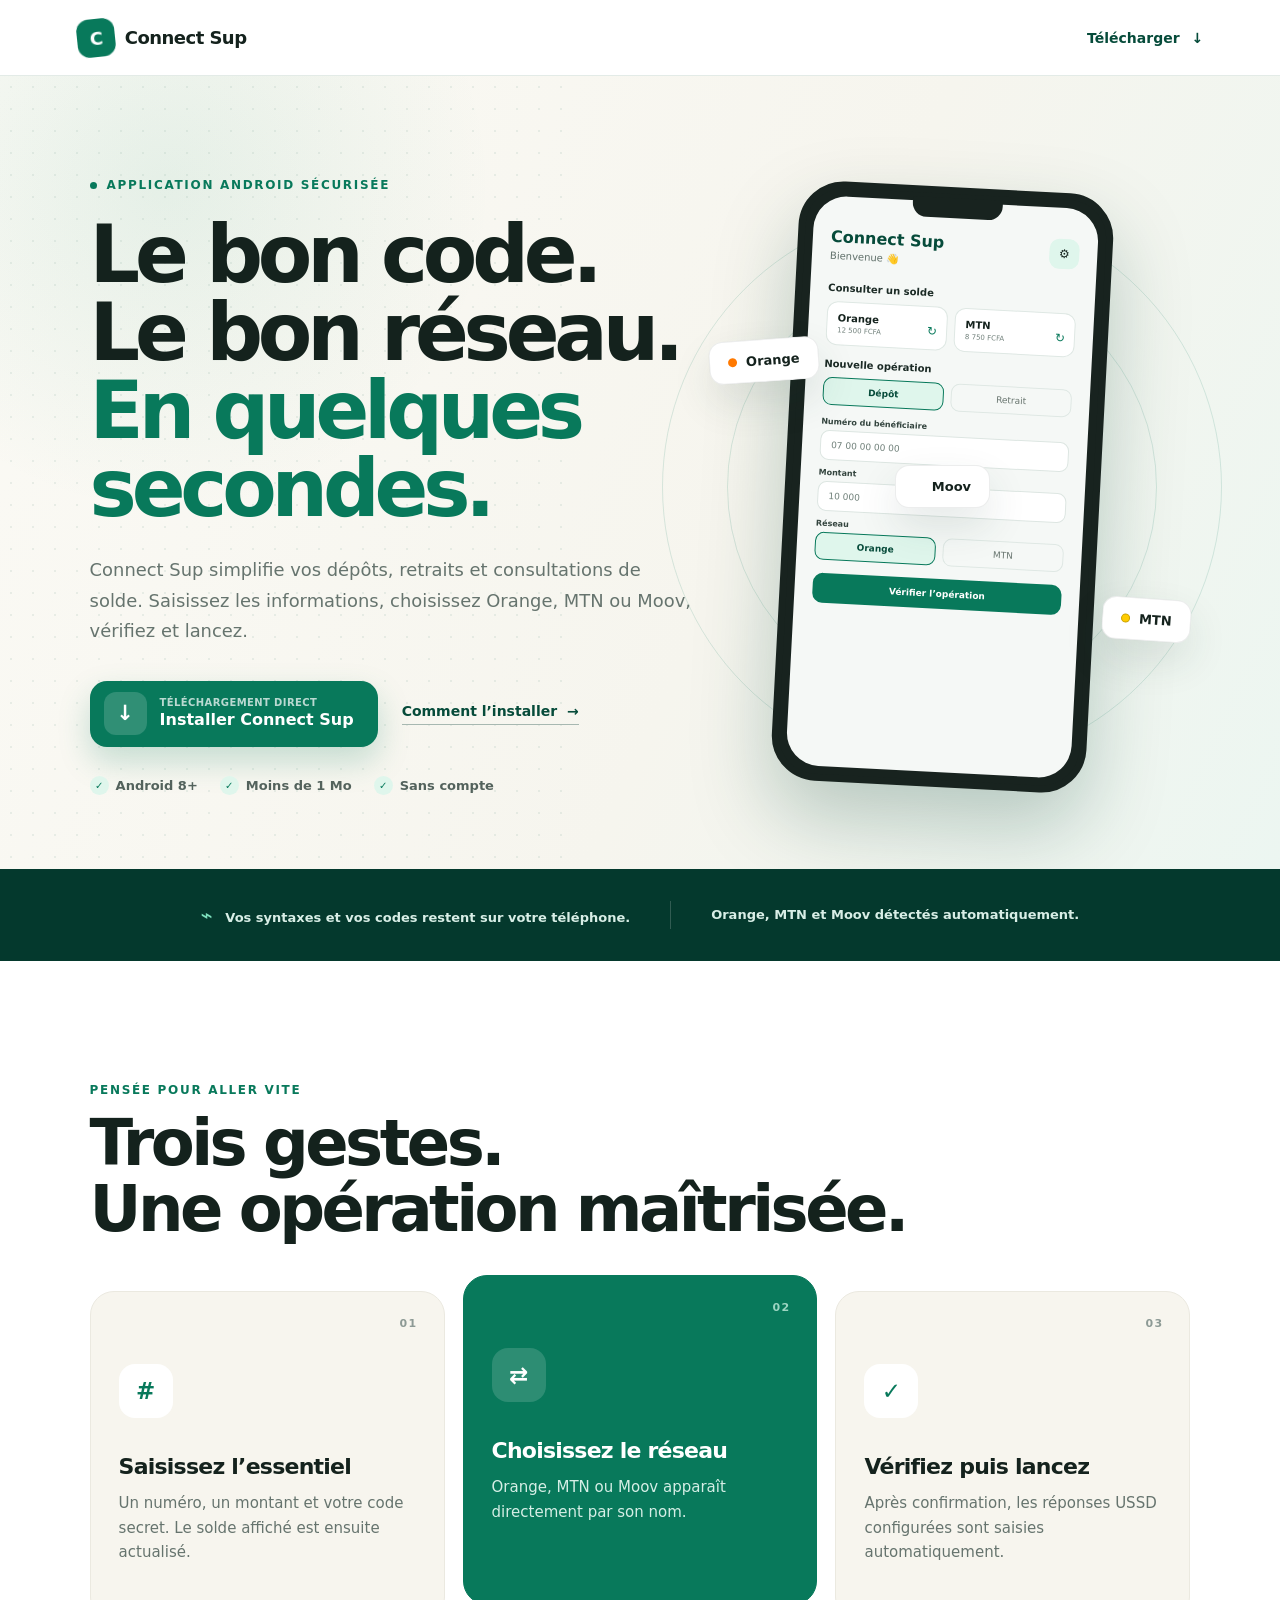
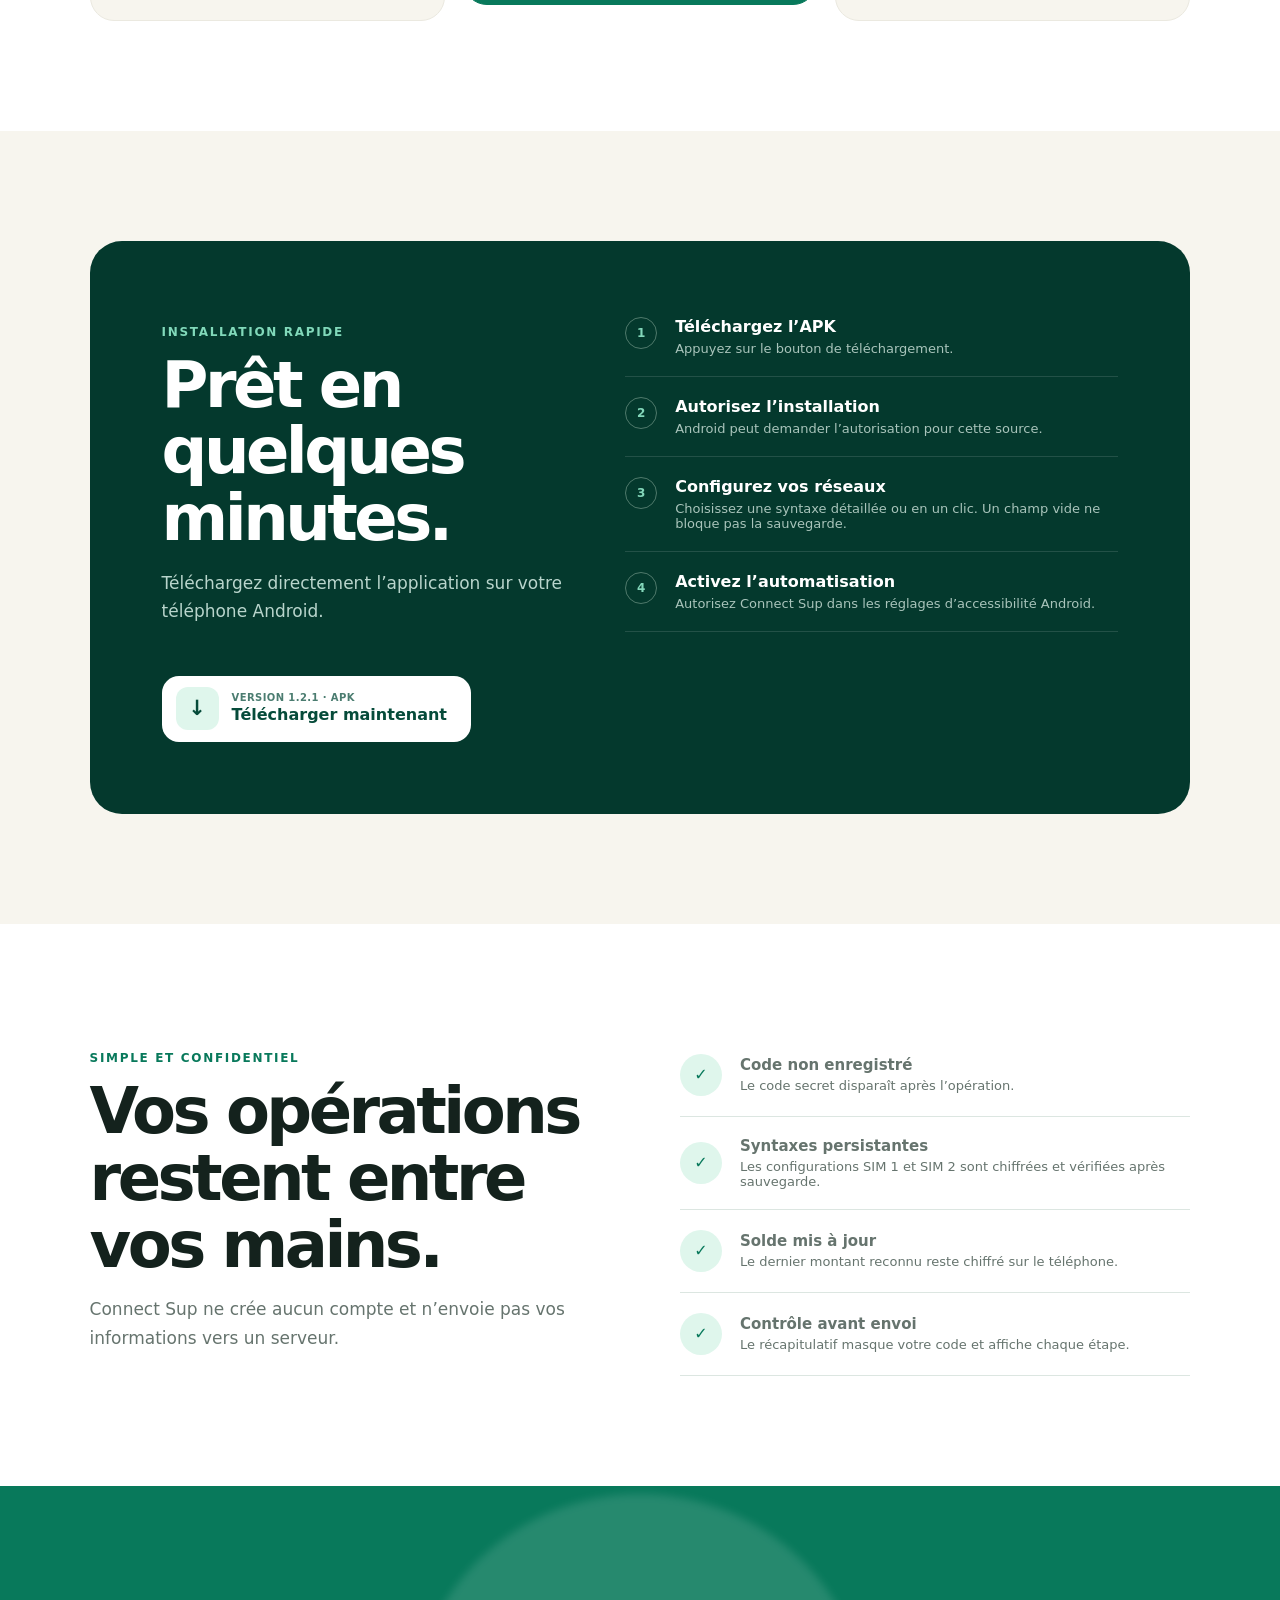
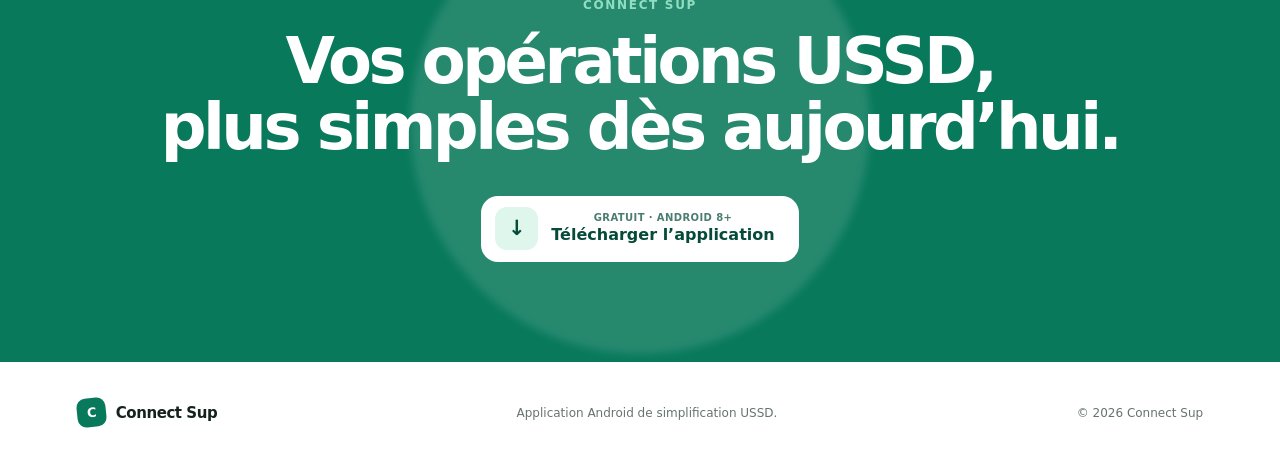
==== commit e5113005: "Garantir la persistance des syntaxes dans Connect Sup 1.2.1" ====
--- a/public/index.html
+++ b/public/index.html
@@ -18,7 +18,7 @@
         <span class="brand-mark" aria-hidden="true">C</span>
         <span>Connect Sup</span>
       </a>
-      <a class="header-download" href="/Connect-Sup-v1.2.0.apk" download>
+      <a class="header-download" href="/Connect-Sup-v1.2.1.apk" download>
         Télécharger <span aria-hidden="true">↓</span>
       </a>
     </header>
@@ -33,7 +33,7 @@
             Saisissez les informations, choisissez Orange, MTN ou Moov, vérifiez et lancez.
           </p>
           <div class="hero-actions">
-            <a class="primary-button" href="/Connect-Sup-v1.2.0.apk" download>
+            <a class="primary-button" href="/Connect-Sup-v1.2.1.apk" download>
               <span class="android-dot" aria-hidden="true">↓</span>
               <span><small>Téléchargement direct</small>Installer Connect Sup</span>
             </a>
@@ -123,9 +123,9 @@
             <li><span>3</span><div><b>Configurez vos réseaux</b><p>Choisissez une syntaxe détaillée ou en un clic. Un champ vide ne bloque pas la sauvegarde.</p></div></li>
             <li><span>4</span><div><b>Activez l’automatisation</b><p>Autorisez Connect Sup dans les réglages d’accessibilité Android.</p></div></li>
           </ol>
-          <a class="primary-button light-button" href="/Connect-Sup-v1.2.0.apk" download>
+          <a class="primary-button light-button" href="/Connect-Sup-v1.2.1.apk" download>
             <span class="android-dot" aria-hidden="true">↓</span>
-            <span><small>Version 1.2.0 · APK</small>Télécharger maintenant</span>
+            <span><small>Version 1.2.1 · APK</small>Télécharger maintenant</span>
           </a>
         </div>
       </section>
@@ -148,7 +148,7 @@
         <span class="cta-glow"></span>
         <p class="kicker light">Connect Sup</p>
         <h2>Vos opérations USSD,<br />plus simples dès aujourd’hui.</h2>
-        <a class="primary-button light-button" href="/Connect-Sup-v1.2.0.apk" download>
+        <a class="primary-button light-button" href="/Connect-Sup-v1.2.1.apk" download>
           <span class="android-dot" aria-hidden="true">↓</span>
           <span><small>Gratuit · Android 8+</small>Télécharger l’application</span>
         </a>
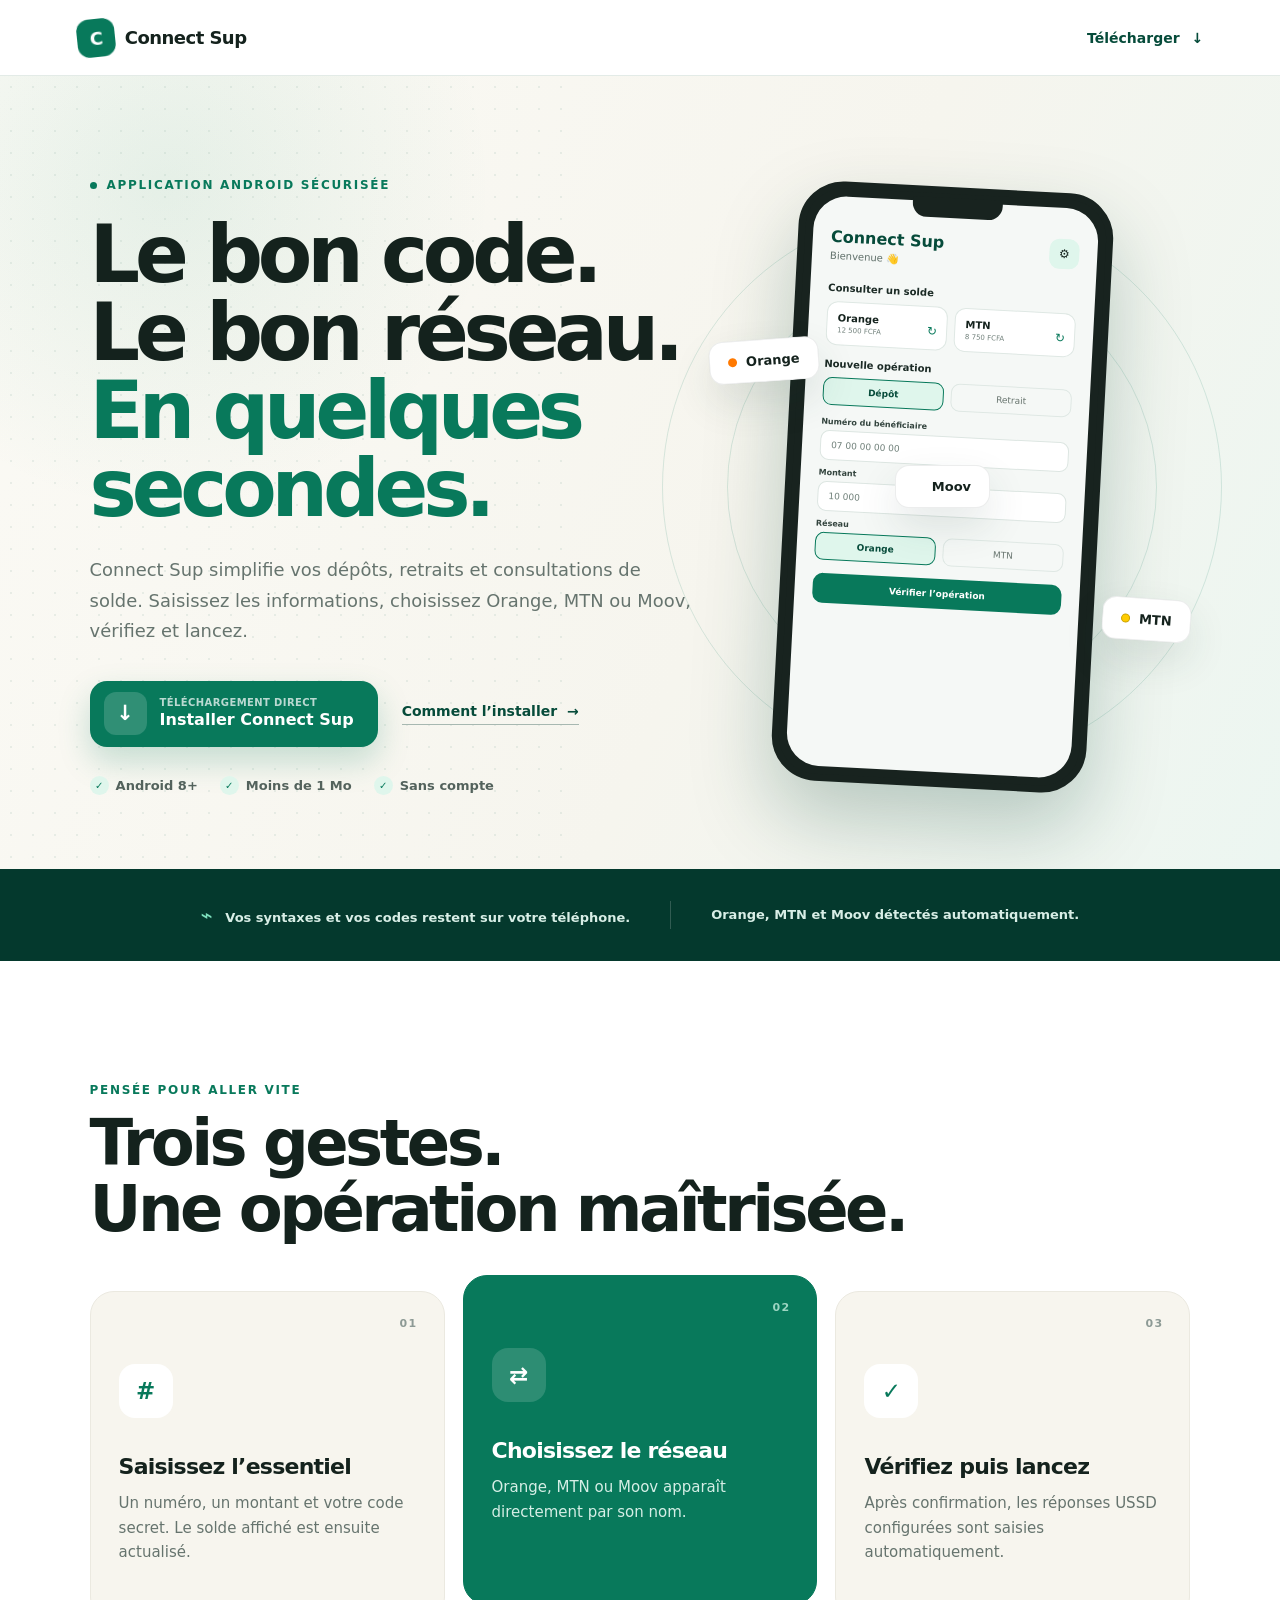
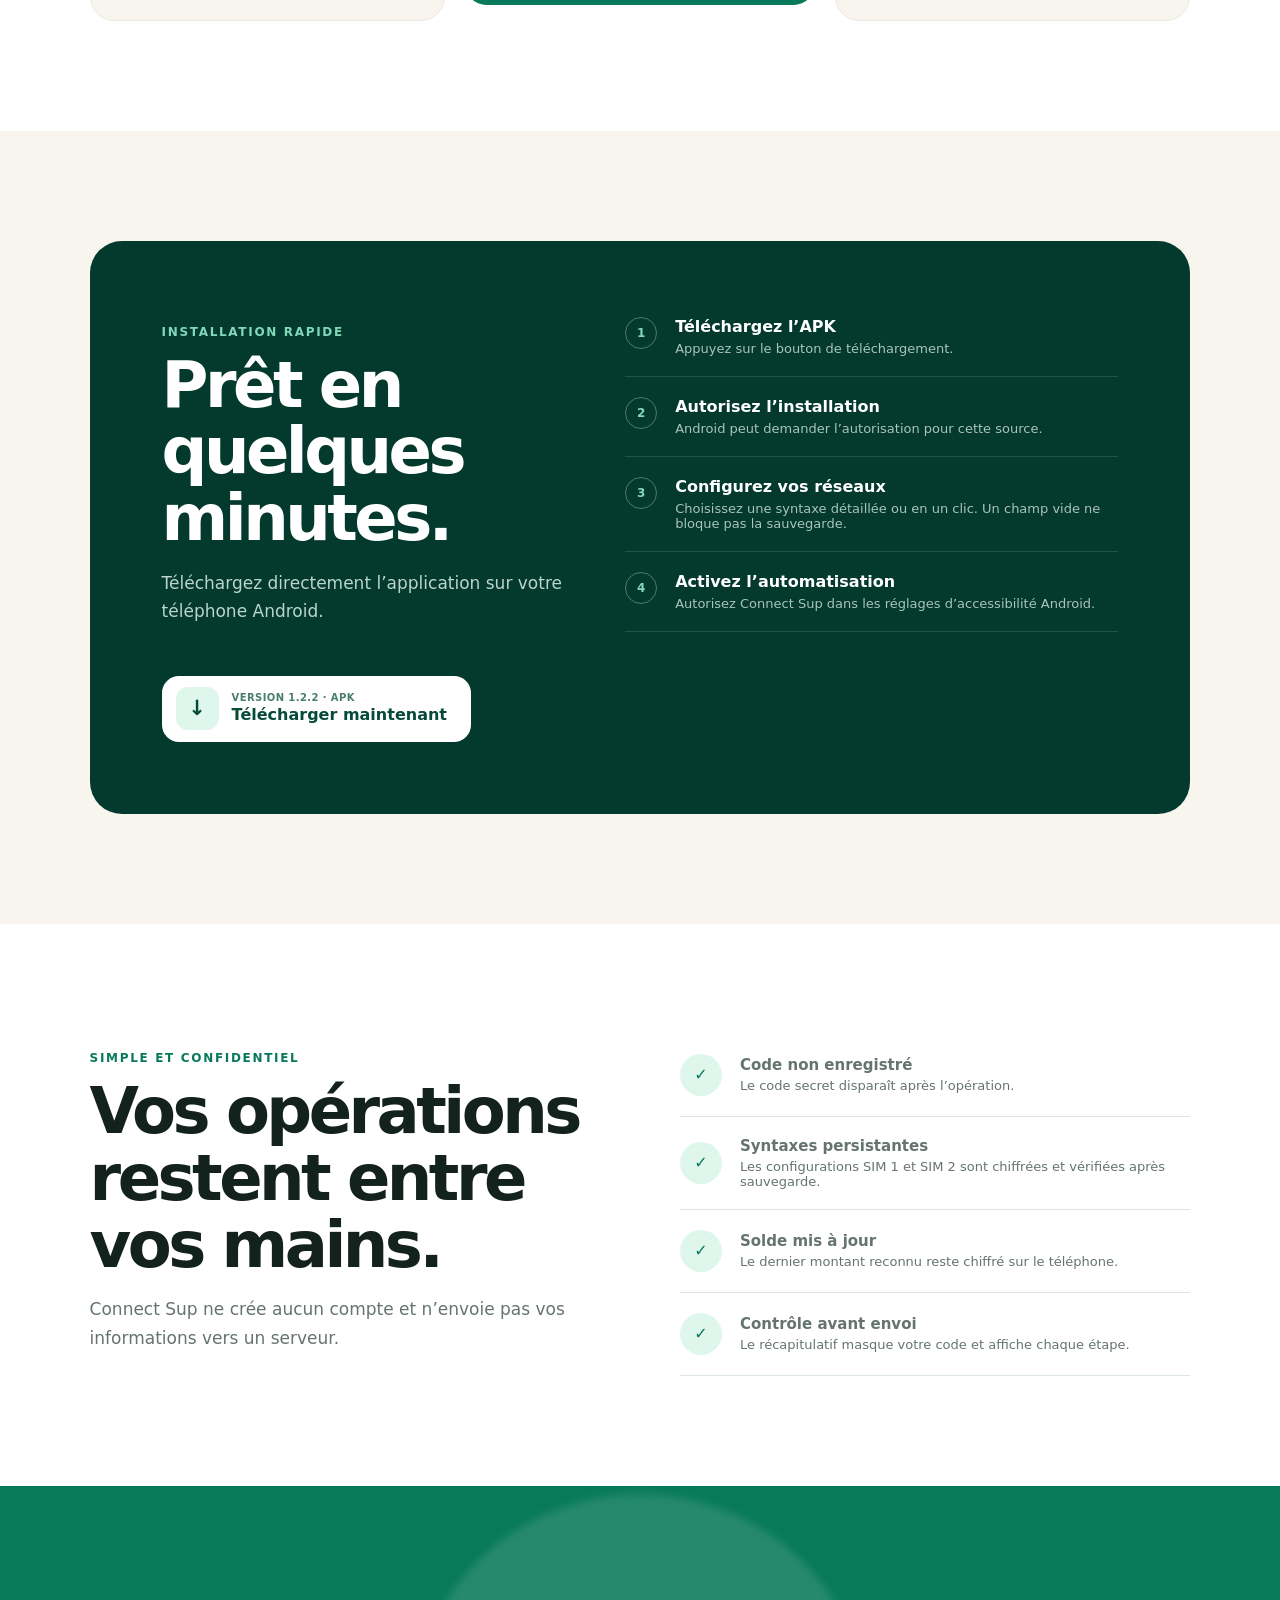
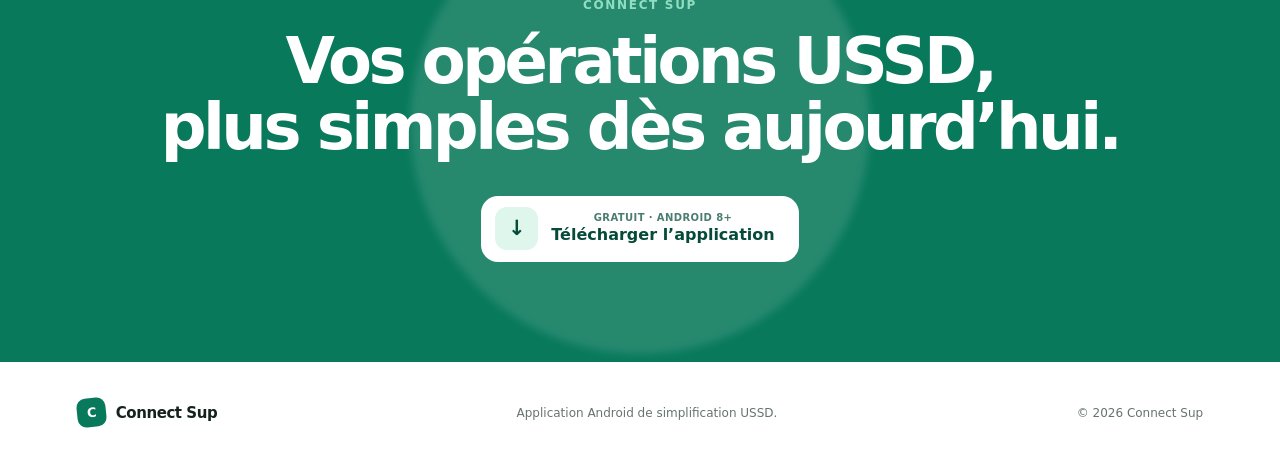
==== commit fa068c03: "Publier le stockage permanent des syntaxes en 1.2.2" ====
--- a/public/index.html
+++ b/public/index.html
@@ -18,7 +18,7 @@
         <span class="brand-mark" aria-hidden="true">C</span>
         <span>Connect Sup</span>
       </a>
-      <a class="header-download" href="/Connect-Sup-v1.2.1.apk" download>
+      <a class="header-download" href="/Connect-Sup-v1.2.2.apk" download>
         Télécharger <span aria-hidden="true">↓</span>
       </a>
     </header>
@@ -33,7 +33,7 @@
             Saisissez les informations, choisissez Orange, MTN ou Moov, vérifiez et lancez.
           </p>
           <div class="hero-actions">
-            <a class="primary-button" href="/Connect-Sup-v1.2.1.apk" download>
+            <a class="primary-button" href="/Connect-Sup-v1.2.2.apk" download>
               <span class="android-dot" aria-hidden="true">↓</span>
               <span><small>Téléchargement direct</small>Installer Connect Sup</span>
             </a>
@@ -123,9 +123,9 @@
             <li><span>3</span><div><b>Configurez vos réseaux</b><p>Choisissez une syntaxe détaillée ou en un clic. Un champ vide ne bloque pas la sauvegarde.</p></div></li>
             <li><span>4</span><div><b>Activez l’automatisation</b><p>Autorisez Connect Sup dans les réglages d’accessibilité Android.</p></div></li>
           </ol>
-          <a class="primary-button light-button" href="/Connect-Sup-v1.2.1.apk" download>
+          <a class="primary-button light-button" href="/Connect-Sup-v1.2.2.apk" download>
             <span class="android-dot" aria-hidden="true">↓</span>
-            <span><small>Version 1.2.1 · APK</small>Télécharger maintenant</span>
+            <span><small>Version 1.2.2 · APK</small>Télécharger maintenant</span>
           </a>
         </div>
       </section>
@@ -148,7 +148,7 @@
         <span class="cta-glow"></span>
         <p class="kicker light">Connect Sup</p>
         <h2>Vos opérations USSD,<br />plus simples dès aujourd’hui.</h2>
-        <a class="primary-button light-button" href="/Connect-Sup-v1.2.1.apk" download>
+        <a class="primary-button light-button" href="/Connect-Sup-v1.2.2.apk" download>
           <span class="android-dot" aria-hidden="true">↓</span>
           <span><small>Gratuit · Android 8+</small>Télécharger l’application</span>
         </a>
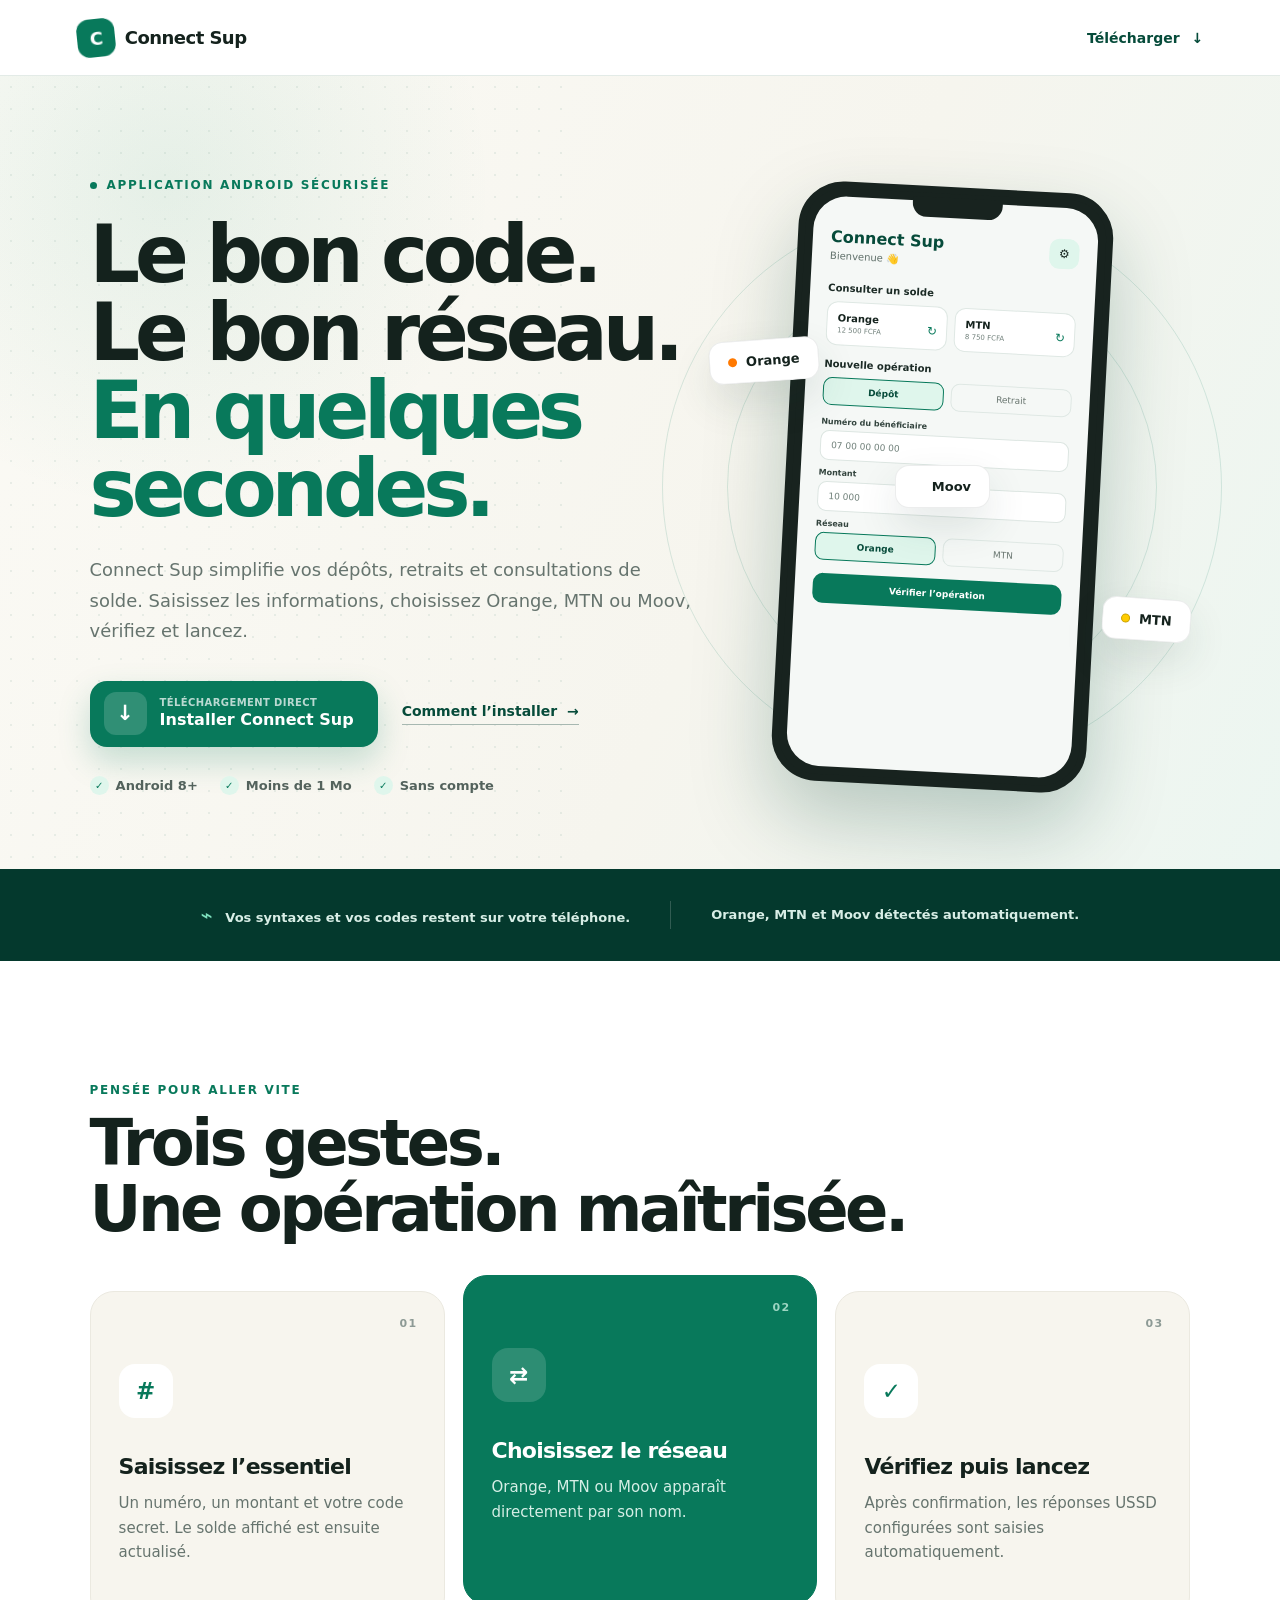
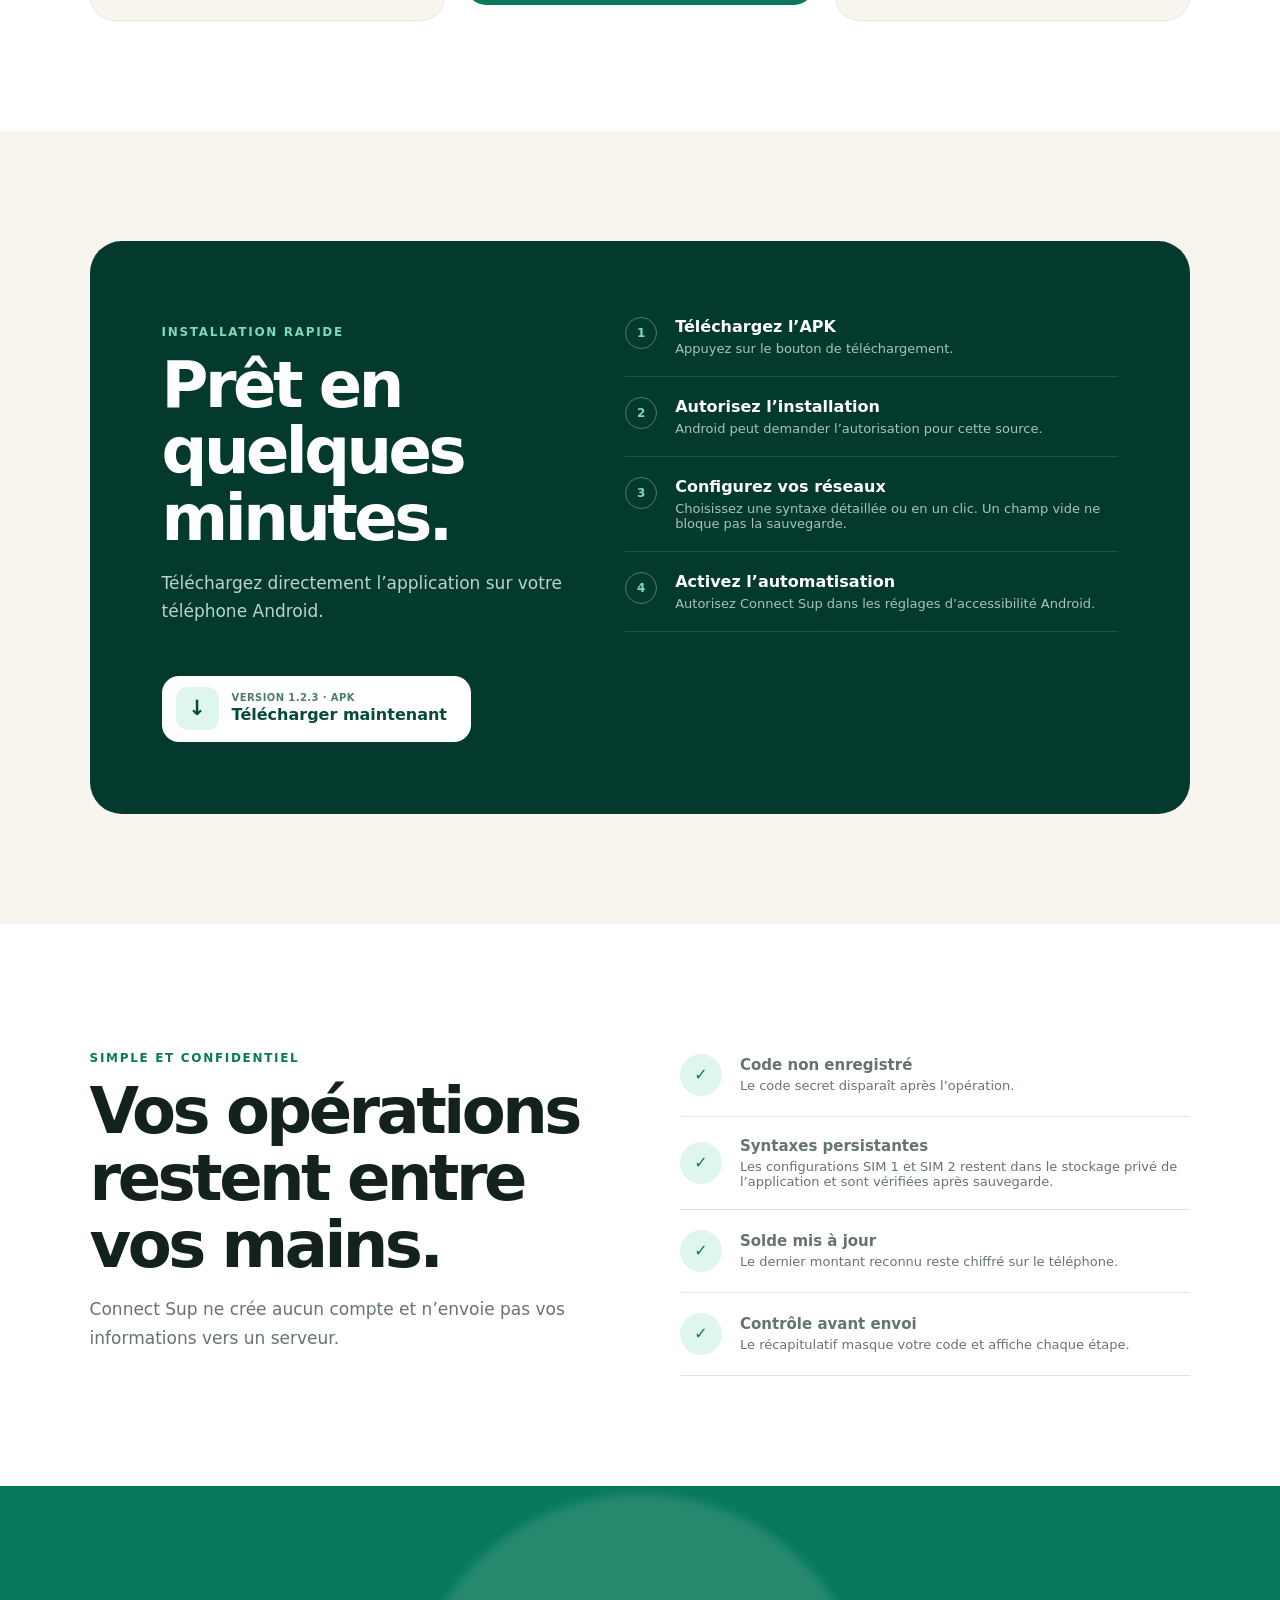
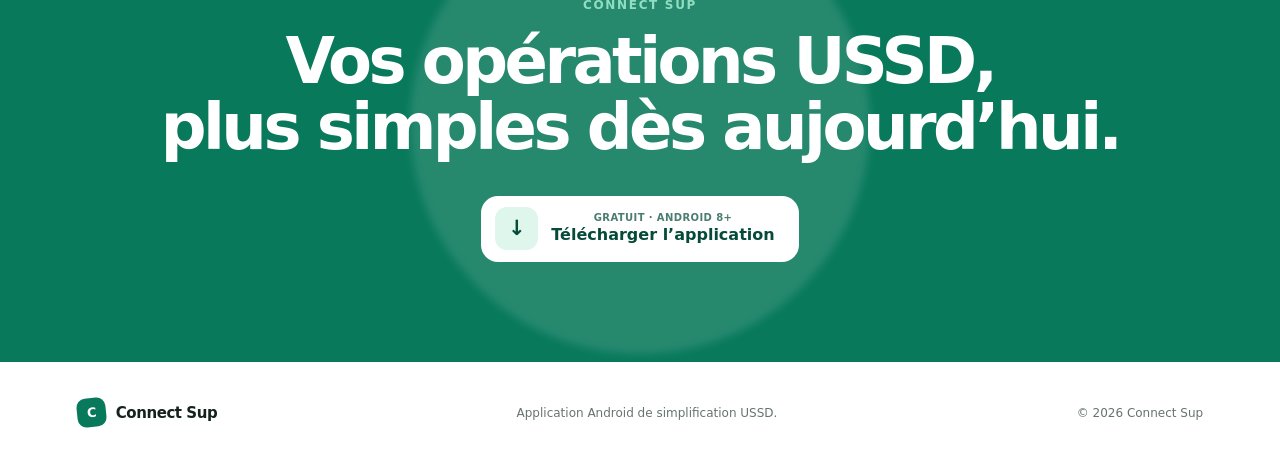
==== commit 099bab98: "Publier Connect Sup 1.2.3 avec stockage unique des syntaxes" ====
--- a/public/index.html
+++ b/public/index.html
@@ -18,7 +18,7 @@
         <span class="brand-mark" aria-hidden="true">C</span>
         <span>Connect Sup</span>
       </a>
-      <a class="header-download" href="/Connect-Sup-v1.2.2.apk" download>
+      <a class="header-download" href="/Connect-Sup-v1.2.3.apk" download>
         Télécharger <span aria-hidden="true">↓</span>
       </a>
     </header>
@@ -33,7 +33,7 @@
             Saisissez les informations, choisissez Orange, MTN ou Moov, vérifiez et lancez.
           </p>
           <div class="hero-actions">
-            <a class="primary-button" href="/Connect-Sup-v1.2.2.apk" download>
+            <a class="primary-button" href="/Connect-Sup-v1.2.3.apk" download>
               <span class="android-dot" aria-hidden="true">↓</span>
               <span><small>Téléchargement direct</small>Installer Connect Sup</span>
             </a>
@@ -123,9 +123,9 @@
             <li><span>3</span><div><b>Configurez vos réseaux</b><p>Choisissez une syntaxe détaillée ou en un clic. Un champ vide ne bloque pas la sauvegarde.</p></div></li>
             <li><span>4</span><div><b>Activez l’automatisation</b><p>Autorisez Connect Sup dans les réglages d’accessibilité Android.</p></div></li>
           </ol>
-          <a class="primary-button light-button" href="/Connect-Sup-v1.2.2.apk" download>
+          <a class="primary-button light-button" href="/Connect-Sup-v1.2.3.apk" download>
             <span class="android-dot" aria-hidden="true">↓</span>
-            <span><small>Version 1.2.2 · APK</small>Télécharger maintenant</span>
+            <span><small>Version 1.2.3 · APK</small>Télécharger maintenant</span>
           </a>
         </div>
       </section>
@@ -138,7 +138,7 @@
         </div>
         <ul>
           <li><span aria-hidden="true">✓</span><span><b>Code non enregistré</b>Le code secret disparaît après l’opération.</span></li>
-          <li><span aria-hidden="true">✓</span><span><b>Syntaxes persistantes</b>Les configurations SIM 1 et SIM 2 sont chiffrées et vérifiées après sauvegarde.</span></li>
+          <li><span aria-hidden="true">✓</span><span><b>Syntaxes persistantes</b>Les configurations SIM 1 et SIM 2 restent dans le stockage privé de l’application et sont vérifiées après sauvegarde.</span></li>
           <li><span aria-hidden="true">✓</span><span><b>Solde mis à jour</b>Le dernier montant reconnu reste chiffré sur le téléphone.</span></li>
           <li><span aria-hidden="true">✓</span><span><b>Contrôle avant envoi</b>Le récapitulatif masque votre code et affiche chaque étape.</span></li>
         </ul>
@@ -148,7 +148,7 @@
         <span class="cta-glow"></span>
         <p class="kicker light">Connect Sup</p>
         <h2>Vos opérations USSD,<br />plus simples dès aujourd’hui.</h2>
-        <a class="primary-button light-button" href="/Connect-Sup-v1.2.2.apk" download>
+        <a class="primary-button light-button" href="/Connect-Sup-v1.2.3.apk" download>
           <span class="android-dot" aria-hidden="true">↓</span>
           <span><small>Gratuit · Android 8+</small>Télécharger l’application</span>
         </a>
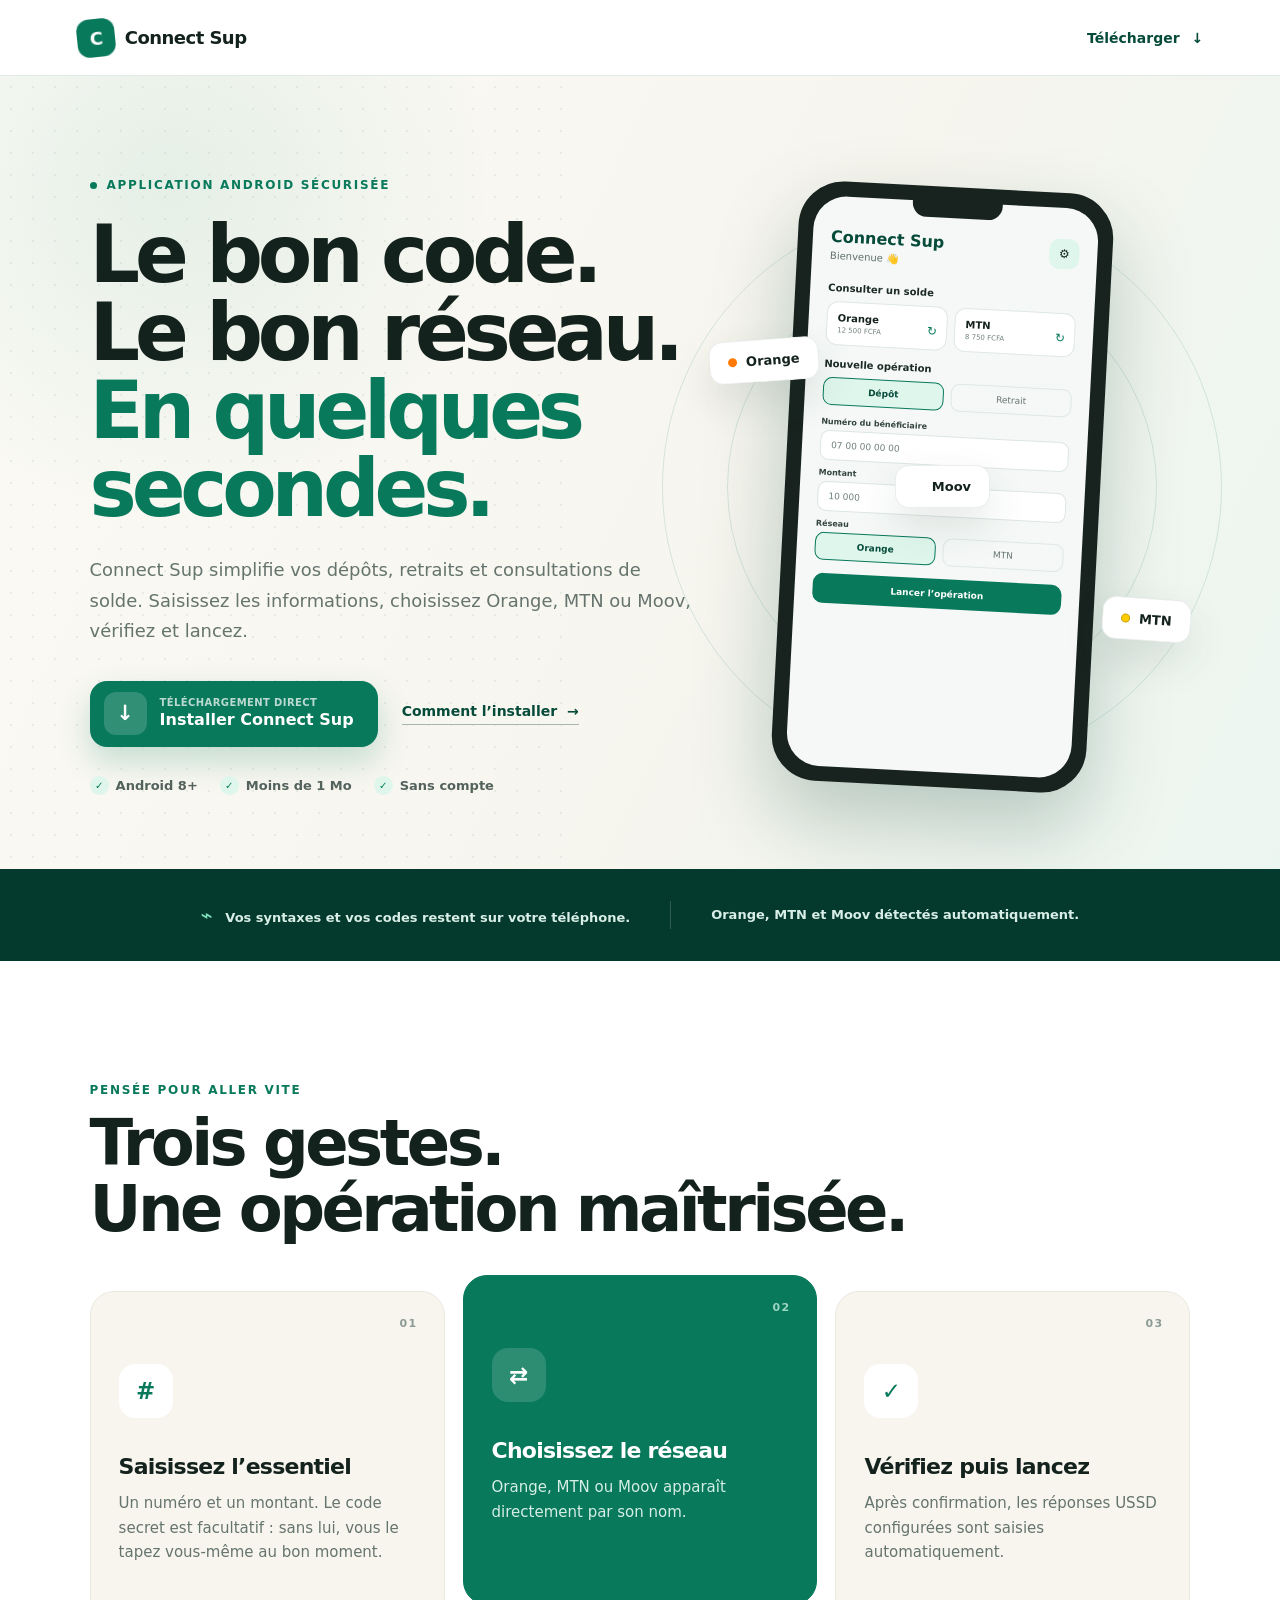
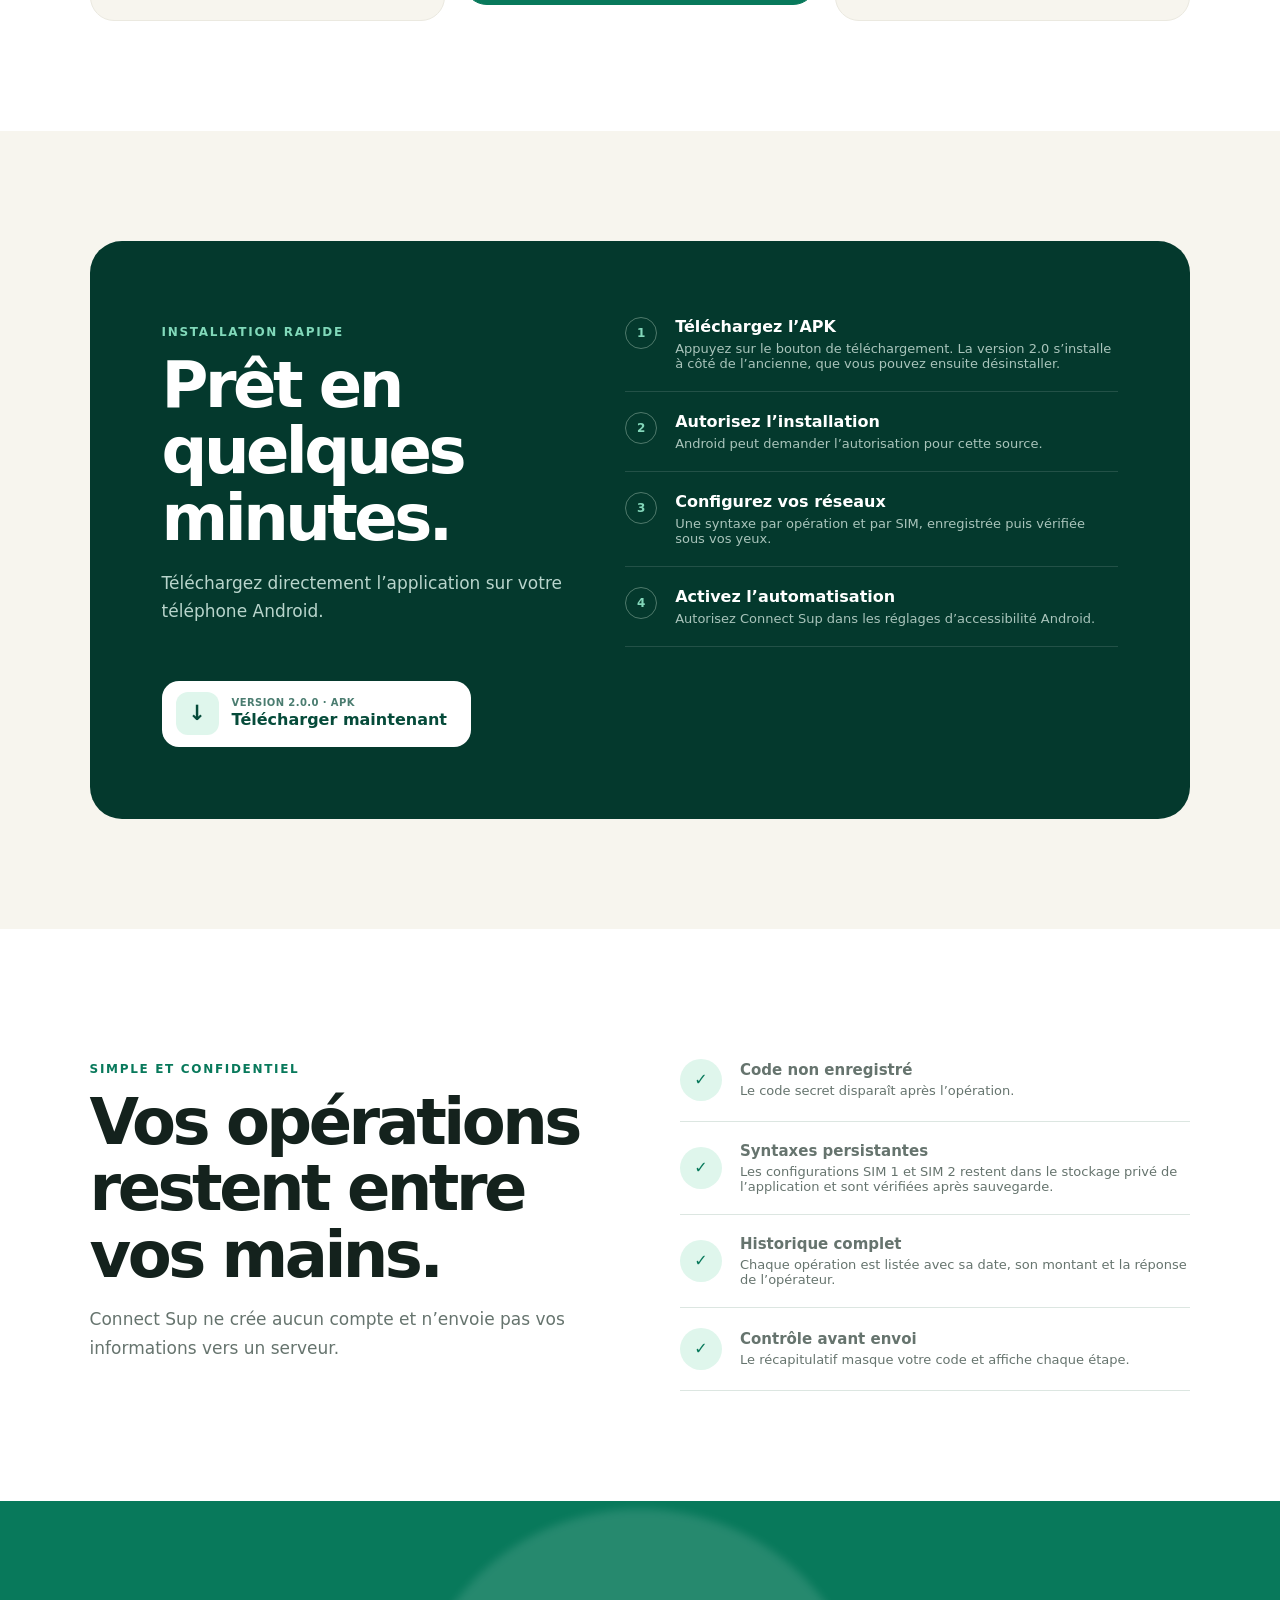
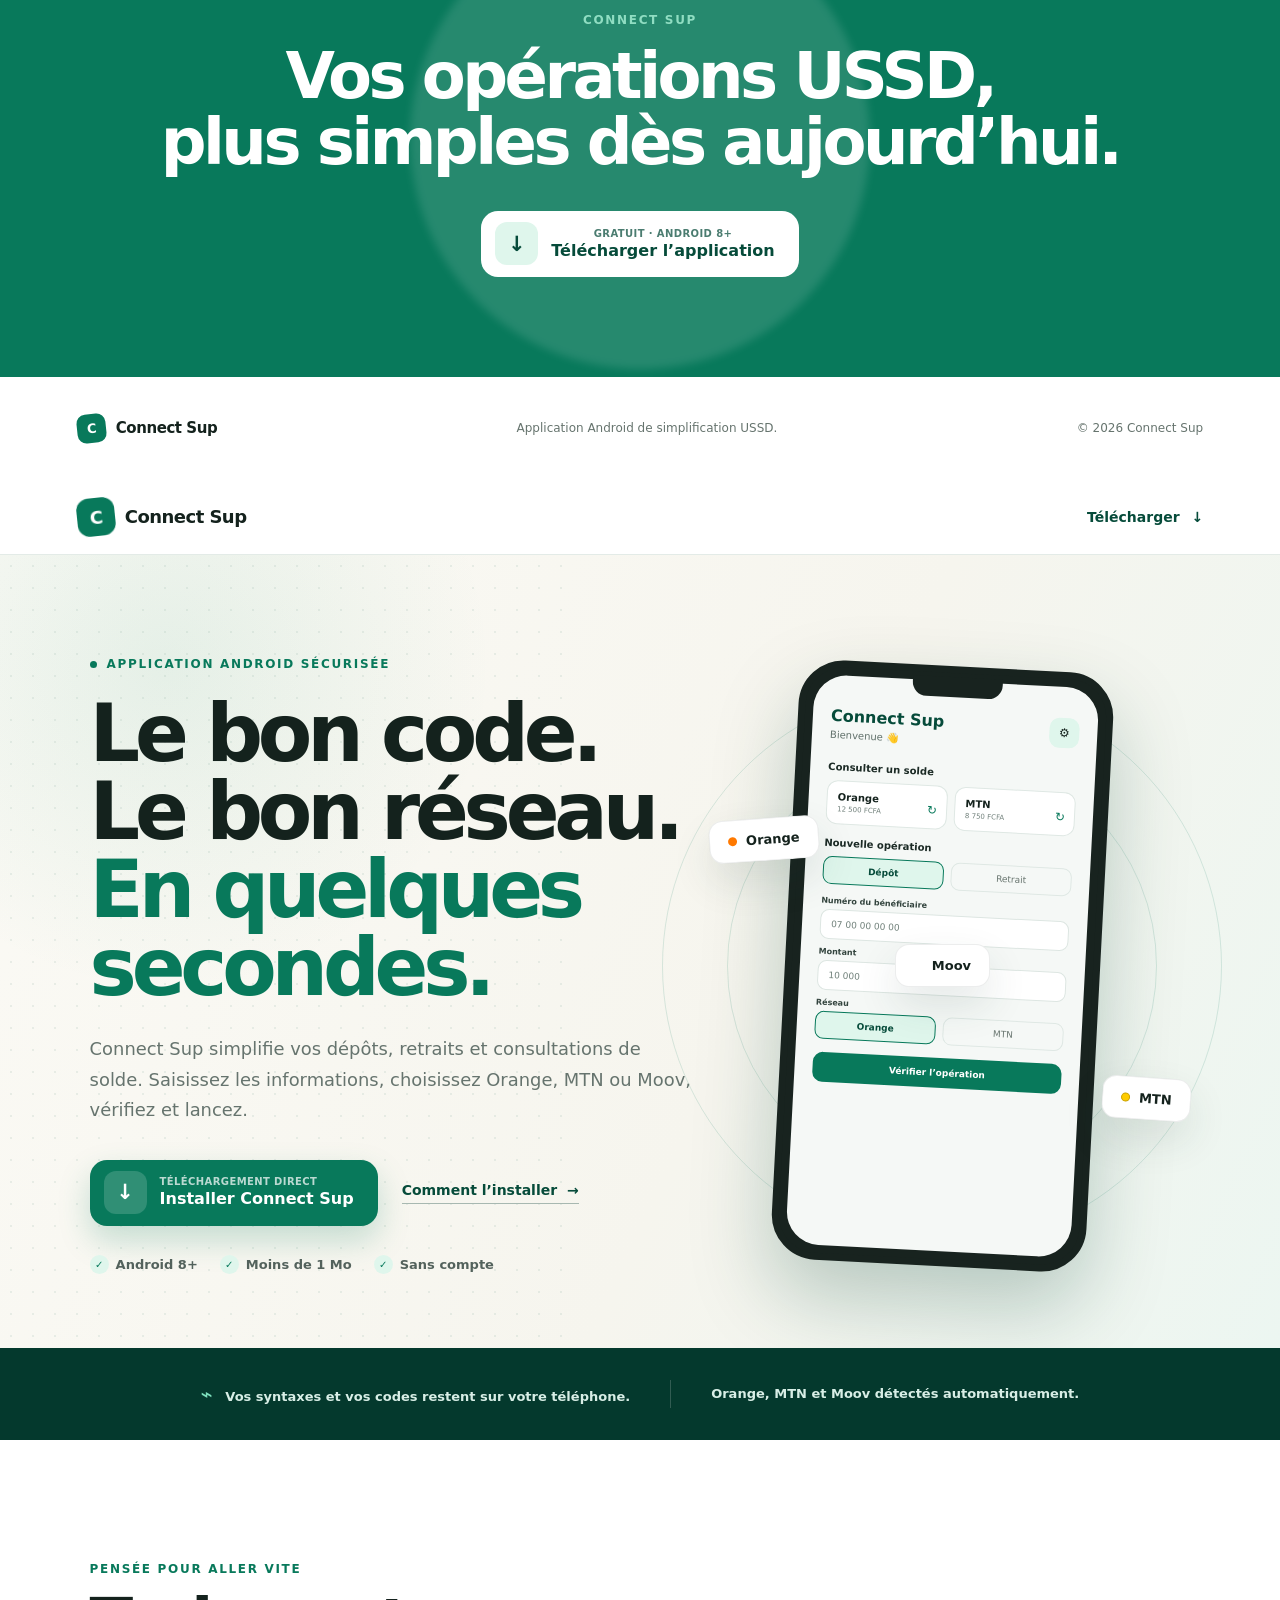
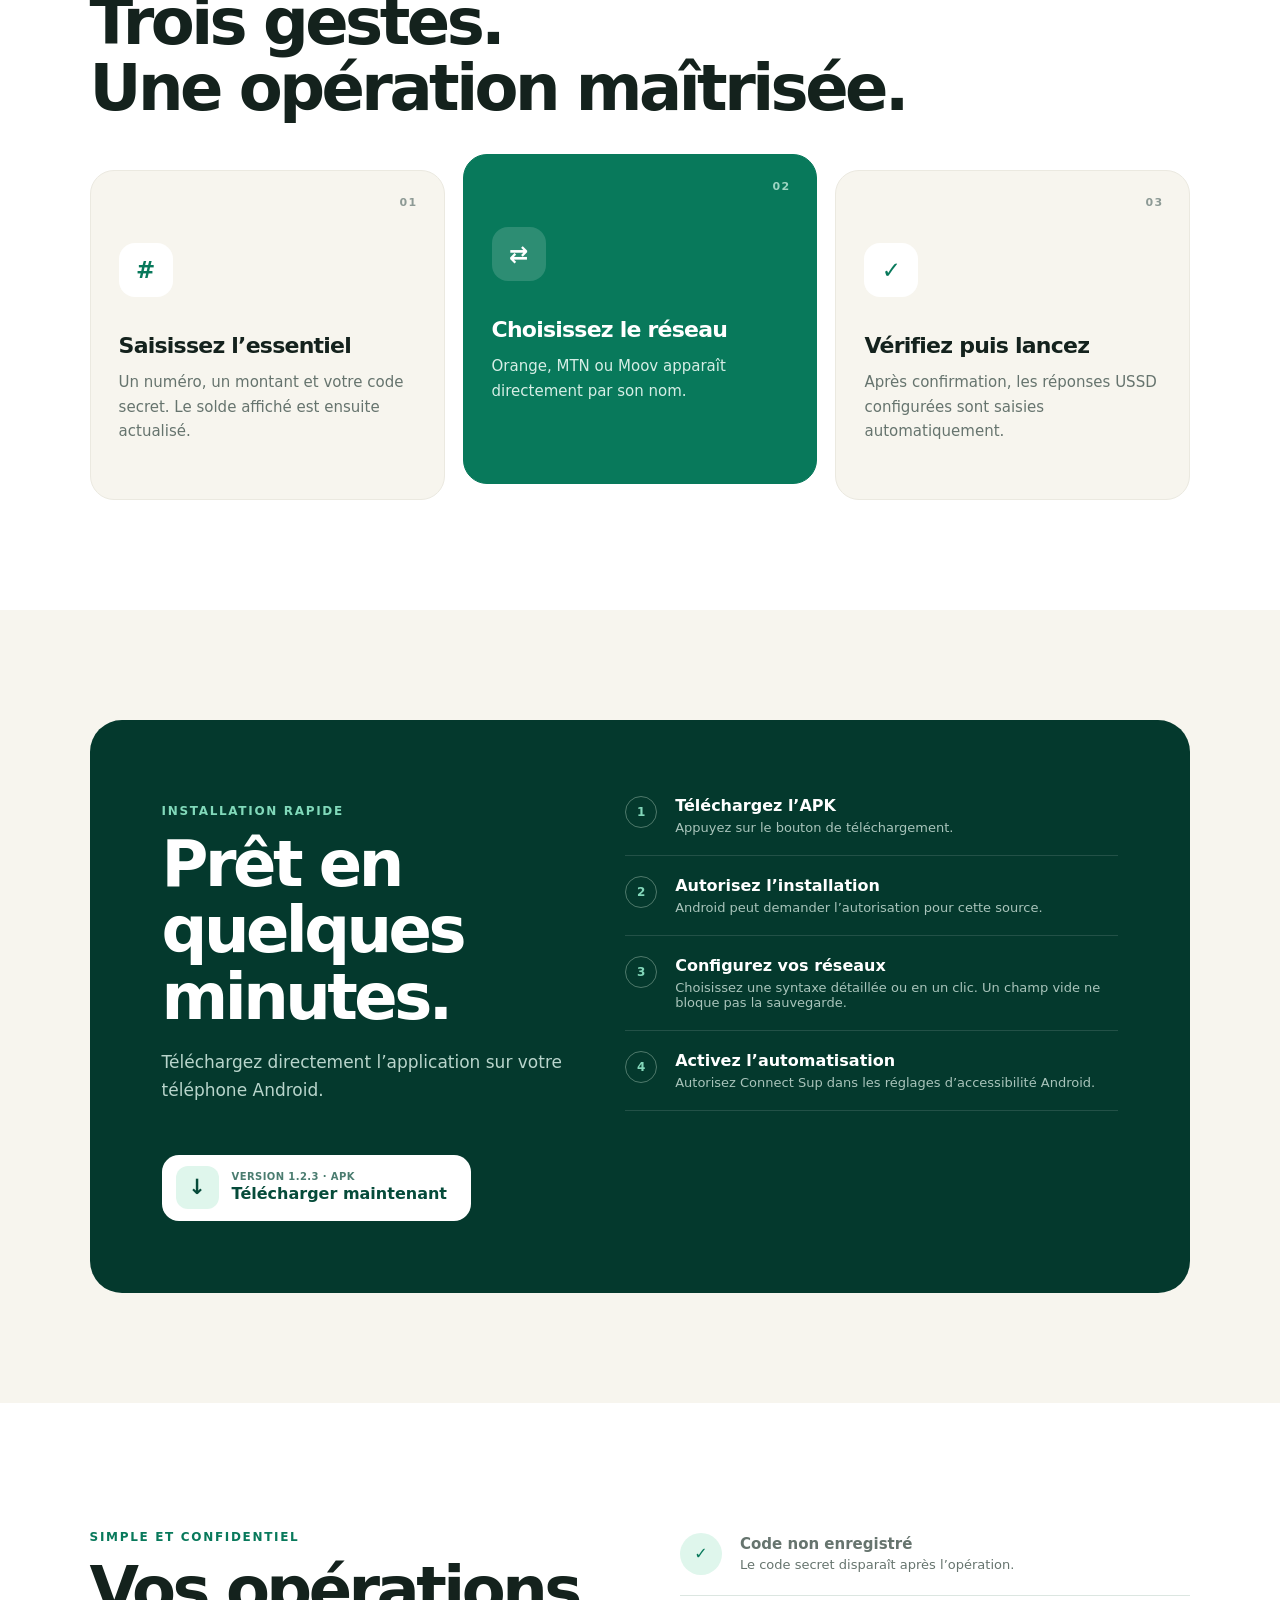
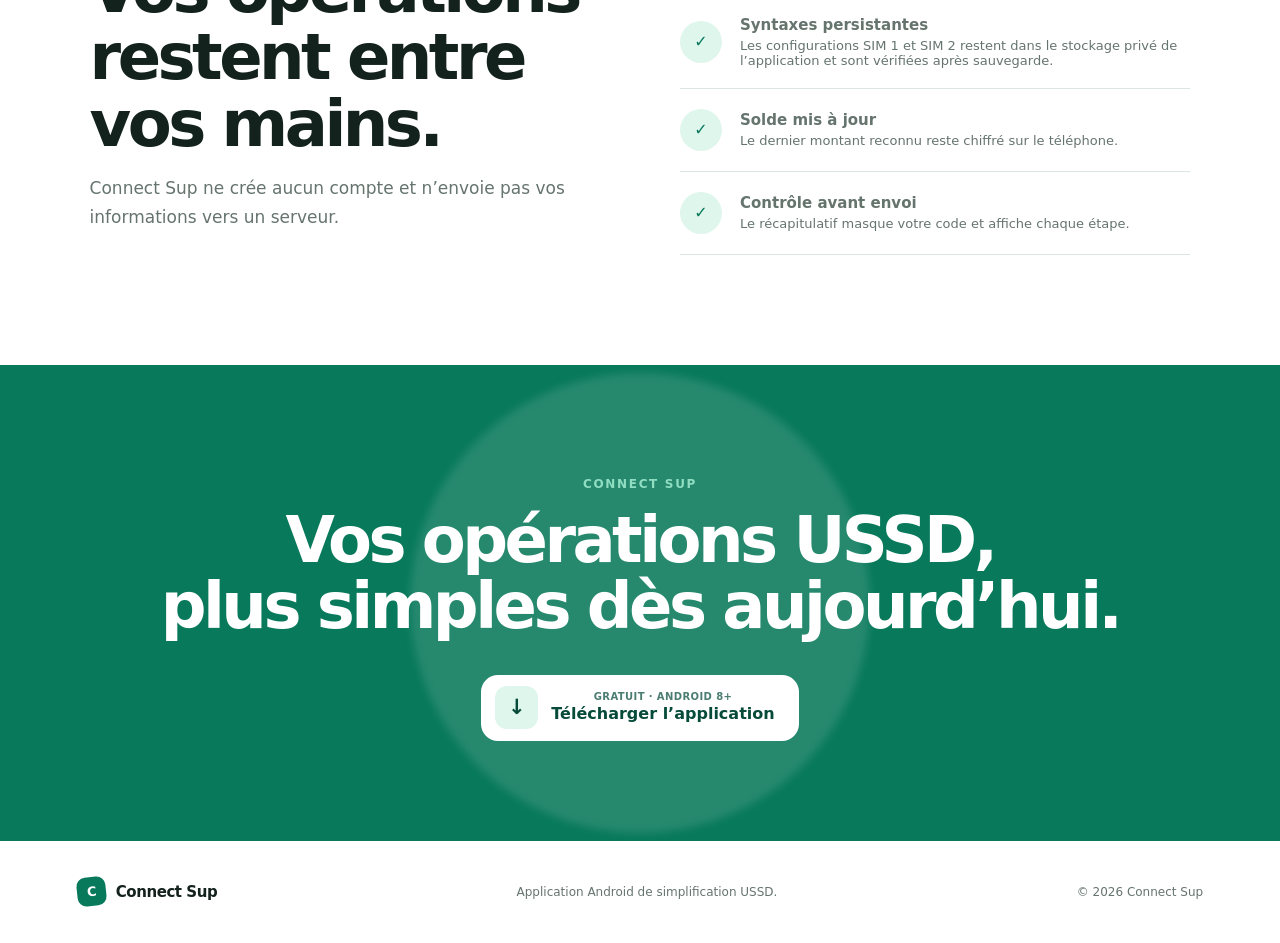
==== commit 780305a7: "Site : Connect Sup 2.0.0" ====
--- a/public/index.html
+++ b/public/index.html
@@ -1,3 +1,167 @@
+<!doctype html>
+<html lang="fr">
+  <head>
+    <meta charset="utf-8" />
+    <meta name="viewport" content="width=device-width, initial-scale=1" />
+    <meta name="theme-color" content="#08795b" />
+    <meta name="description" content="Téléchargez Connect Sup pour simplifier vos dépôts, retraits et consultations de solde USSD sur Android." />
+    <meta property="og:title" content="Connect Sup — Le bon code, le bon réseau" />
+    <meta property="og:description" content="Dépôts, retraits et soldes USSD en quelques secondes sur Android." />
+    <meta property="og:type" content="website" />
+    <meta property="og:image" content="/og.png" />
+    <title>Connect Sup — Vos opérations USSD simplifiées</title>
+    <link rel="stylesheet" href="/styles.css" />
+  </head>
+  <body>
+    <header class="site-header">
+      <a class="brand" href="#top" aria-label="Accueil Connect Sup">
+        <span class="brand-mark" aria-hidden="true">C</span>
+        <span>Connect Sup</span>
+      </a>
+      <a class="header-download" href="/Connect-Sup-v2.0.0.apk" download>
+        Télécharger <span aria-hidden="true">↓</span>
+      </a>
+    </header>
+
+    <main>
+      <section class="hero" id="top">
+        <div class="hero-copy">
+          <div class="eyebrow"><span></span> Application Android sécurisée</div>
+          <h1>Le bon code.<br />Le bon réseau.<br /><em>En quelques secondes.</em></h1>
+          <p class="hero-lead">
+            Connect Sup simplifie vos dépôts, retraits et consultations de solde.
+            Saisissez les informations, choisissez Orange, MTN ou Moov, vérifiez et lancez.
+          </p>
+          <div class="hero-actions">
+            <a class="primary-button" href="/Connect-Sup-v2.0.0.apk" download>
+              <span class="android-dot" aria-hidden="true">↓</span>
+              <span><small>Téléchargement direct</small>Installer Connect Sup</span>
+            </a>
+            <a class="text-link" href="#installer">Comment l’installer <span aria-hidden="true">→</span></a>
+          </div>
+          <ul class="hero-facts" aria-label="Informations sur l’application">
+            <li><span aria-hidden="true">✓</span> Android 8+</li>
+            <li><span aria-hidden="true">✓</span> Moins de 1 Mo</li>
+            <li><span aria-hidden="true">✓</span> Sans compte</li>
+          </ul>
+        </div>
+
+        <div class="phone-stage" aria-label="Aperçu de l’application Connect Sup">
+          <div class="orbit orbit-one"></div>
+          <div class="orbit orbit-two"></div>
+          <div class="network-pill pill-orange"><i></i> Orange</div>
+          <div class="network-pill pill-mtn"><i></i> MTN</div>
+          <div class="network-pill pill-moov"><i></i> Moov</div>
+          <div class="phone">
+            <div class="speaker"></div>
+            <div class="phone-screen">
+              <div class="app-topline">
+                <div><b>Connect Sup</b><small>Bienvenue 👋</small></div>
+                <span aria-hidden="true">⚙</span>
+              </div>
+              <p class="mock-label">Consulter un solde</p>
+              <div class="balance-grid">
+                <div><b>Orange</b><small>12 500 FCFA</small><span>↻</span></div>
+                <div><b>MTN</b><small>8 750 FCFA</small><span>↻</span></div>
+              </div>
+              <p class="mock-label">Nouvelle opération</p>
+              <div class="mock-tabs"><b>Dépôt</b><span>Retrait</span></div>
+              <label>Numéro du bénéficiaire</label>
+              <div class="mock-field">07 00 00 00 00</div>
+              <label>Montant</label>
+              <div class="mock-field">10 000</div>
+              <label>Réseau</label>
+              <div class="mock-tabs networks"><b>Orange</b><span>MTN</span></div>
+              <div class="mock-button">Lancer l’opération</div>
+            </div>
+          </div>
+        </div>
+      </section>
+
+      <section class="trust-band">
+        <p><span aria-hidden="true">⌁</span> Vos syntaxes et vos codes restent sur votre téléphone.</p>
+        <div class="trust-divider"></div>
+        <p>Orange, MTN et Moov détectés automatiquement.</p>
+      </section>
+
+      <section class="section features" id="fonctionnalites">
+        <div class="section-heading">
+          <div><p class="kicker">Pensée pour aller vite</p><h2>Trois gestes.<br />Une opération maîtrisée.</h2></div>
+        </div>
+        <div class="feature-grid">
+          <article>
+            <span class="feature-number">01</span>
+            <div class="feature-icon">#</div>
+            <h3>Saisissez l’essentiel</h3>
+            <p>Un numéro et un montant. Le code secret est facultatif : sans lui, vous le tapez vous-même au bon moment.</p>
+          </article>
+          <article class="featured-card">
+            <span class="feature-number">02</span>
+            <div class="feature-icon">⇄</div>
+            <h3>Choisissez le réseau</h3>
+            <p>Orange, MTN ou Moov apparaît directement par son nom.</p>
+          </article>
+          <article>
+            <span class="feature-number">03</span>
+            <div class="feature-icon">✓</div>
+            <h3>Vérifiez puis lancez</h3>
+            <p>Après confirmation, les réponses USSD configurées sont saisies automatiquement.</p>
+          </article>
+        </div>
+      </section>
+
+      <section class="section install" id="installer">
+        <div class="install-panel">
+          <div>
+            <p class="kicker light">Installation rapide</p>
+            <h2>Prêt en quelques minutes.</h2>
+            <p class="install-intro">Téléchargez directement l’application sur votre téléphone Android.</p>
+          </div>
+          <ol>
+            <li><span>1</span><div><b>Téléchargez l’APK</b><p>Appuyez sur le bouton de téléchargement. La version 2.0 s’installe à côté de l’ancienne, que vous pouvez ensuite désinstaller.</p></div></li>
+            <li><span>2</span><div><b>Autorisez l’installation</b><p>Android peut demander l’autorisation pour cette source.</p></div></li>
+            <li><span>3</span><div><b>Configurez vos réseaux</b><p>Une syntaxe par opération et par SIM, enregistrée puis vérifiée sous vos yeux.</p></div></li>
+            <li><span>4</span><div><b>Activez l’automatisation</b><p>Autorisez Connect Sup dans les réglages d’accessibilité Android.</p></div></li>
+          </ol>
+          <a class="primary-button light-button" href="/Connect-Sup-v2.0.0.apk" download>
+            <span class="android-dot" aria-hidden="true">↓</span>
+            <span><small>Version 2.0.0 · APK</small>Télécharger maintenant</span>
+          </a>
+        </div>
+      </section>
+
+      <section class="section security">
+        <div class="security-copy">
+          <p class="kicker">Simple et confidentiel</p>
+          <h2>Vos opérations restent entre vos mains.</h2>
+          <p>Connect Sup ne crée aucun compte et n’envoie pas vos informations vers un serveur.</p>
+        </div>
+        <ul>
+          <li><span aria-hidden="true">✓</span><span><b>Code non enregistré</b>Le code secret disparaît après l’opération.</span></li>
+          <li><span aria-hidden="true">✓</span><span><b>Syntaxes persistantes</b>Les configurations SIM 1 et SIM 2 restent dans le stockage privé de l’application et sont vérifiées après sauvegarde.</span></li>
+          <li><span aria-hidden="true">✓</span><span><b>Historique complet</b>Chaque opération est listée avec sa date, son montant et la réponse de l’opérateur.</span></li>
+          <li><span aria-hidden="true">✓</span><span><b>Contrôle avant envoi</b>Le récapitulatif masque votre code et affiche chaque étape.</span></li>
+        </ul>
+      </section>
+
+      <section class="final-cta">
+        <span class="cta-glow"></span>
+        <p class="kicker light">Connect Sup</p>
+        <h2>Vos opérations USSD,<br />plus simples dès aujourd’hui.</h2>
+        <a class="primary-button light-button" href="/Connect-Sup-v2.0.0.apk" download>
+          <span class="android-dot" aria-hidden="true">↓</span>
+          <span><small>Gratuit · Android 8+</small>Télécharger l’application</span>
+        </a>
+      </section>
+    </main>
+
+    <footer>
+      <a class="brand" href="#top"><span class="brand-mark" aria-hidden="true">C</span><span>Connect Sup</span></a>
+      <p>Application Android de simplification USSD.</p>
+      <p>© 2026 Connect Sup</p>
+    </footer>
+  </body>
+</html>
 <!doctype html>
 <html lang="fr">
   <head>
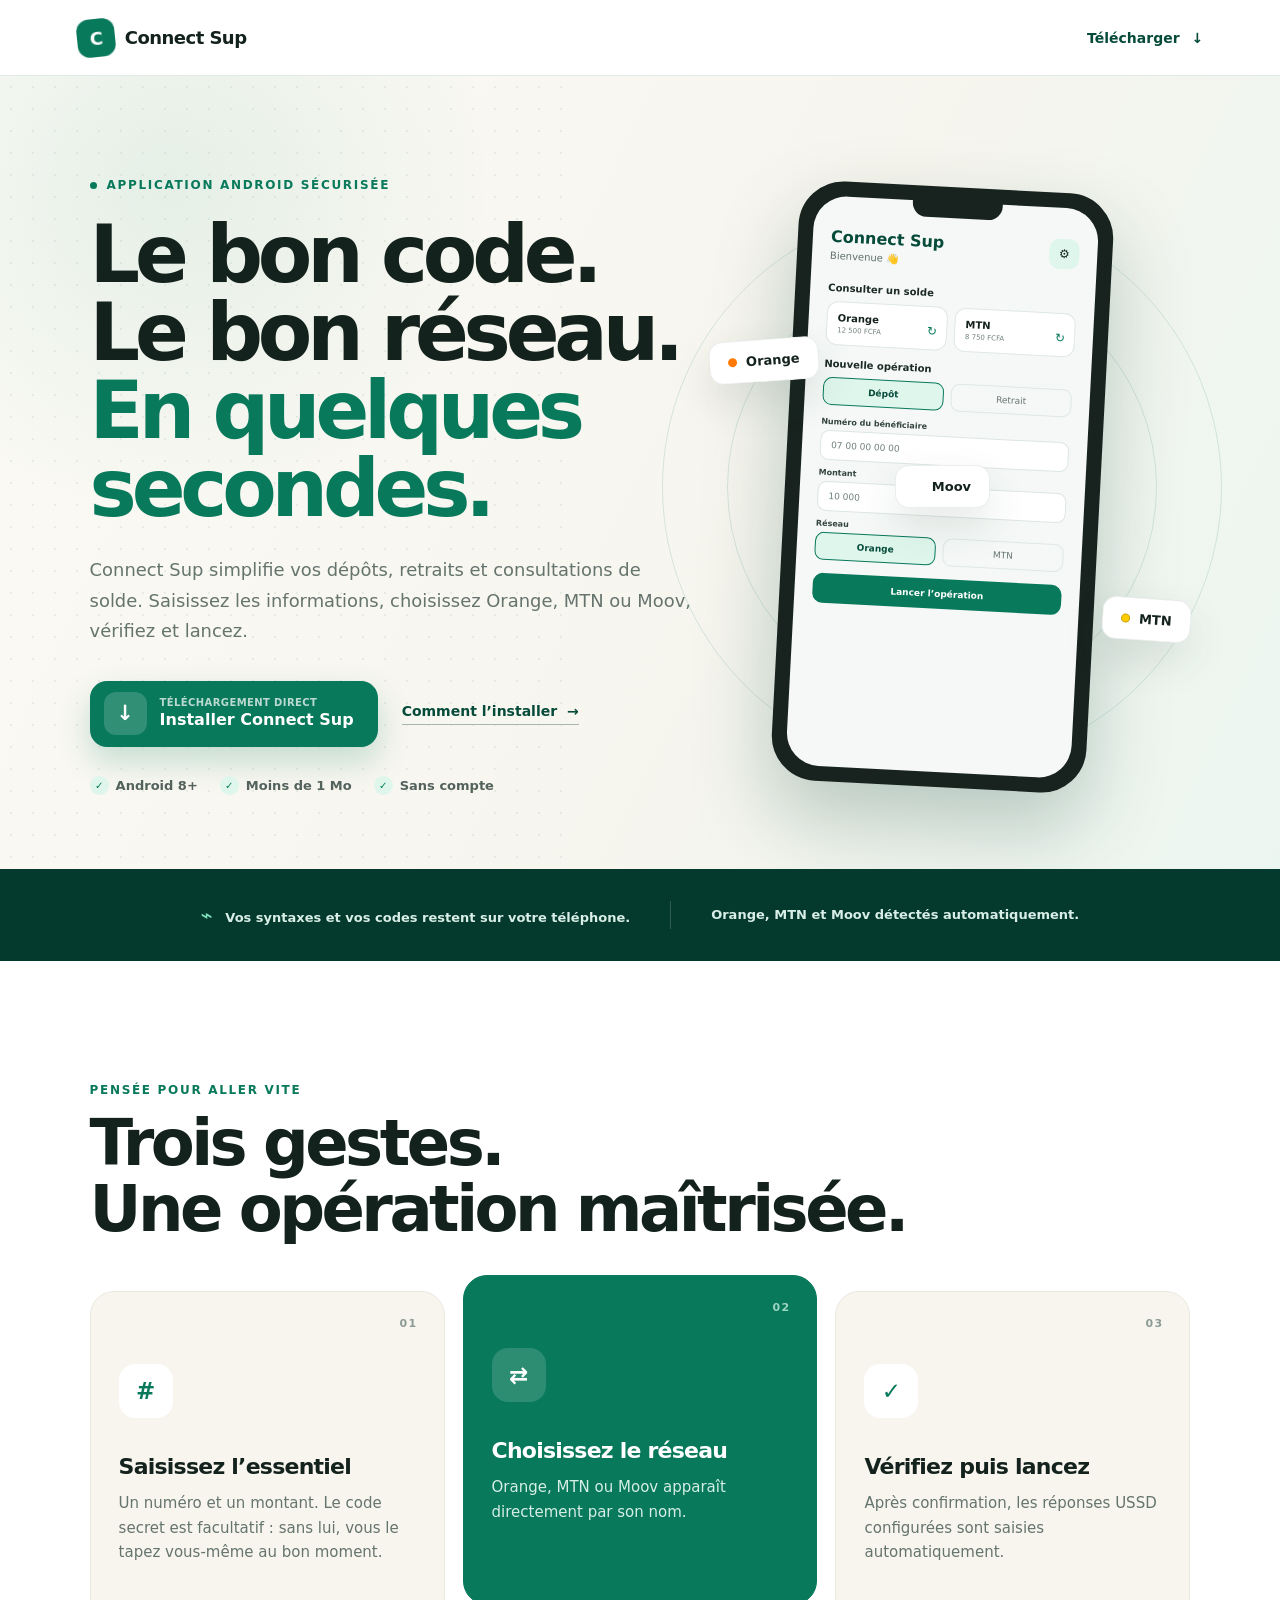
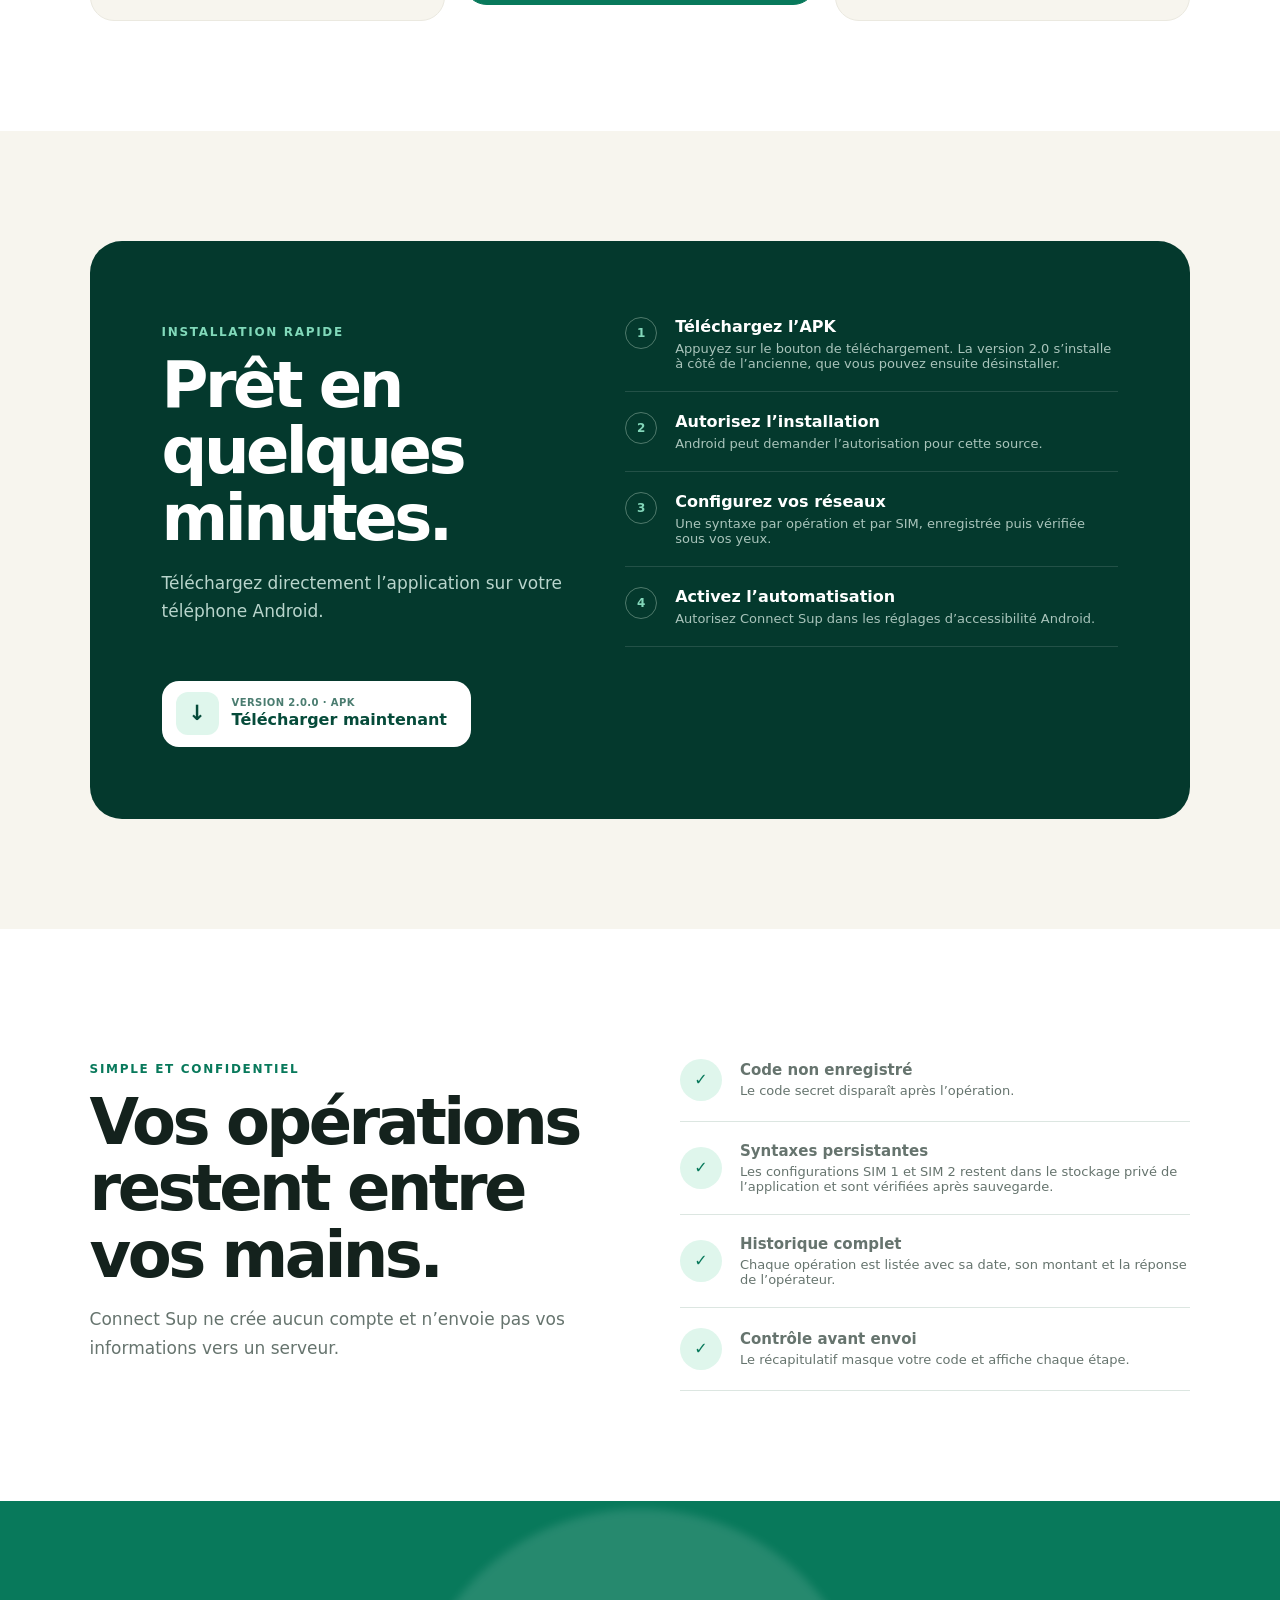
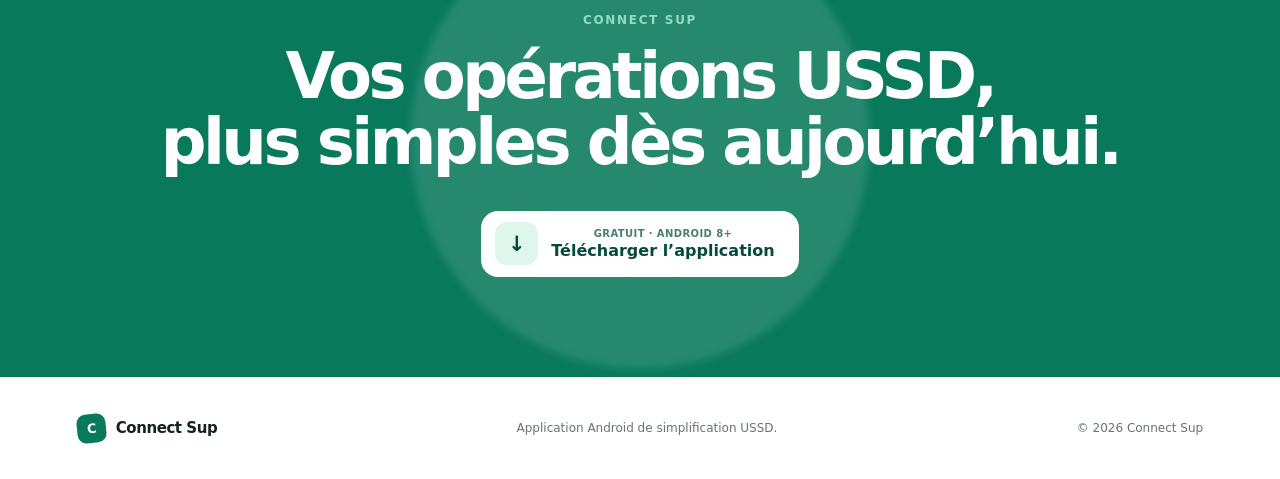
==== commit a0bb1a0b: "Site : corriger la page Connect Sup 2.0.0" ====
--- a/public/index.html
+++ b/public/index.html
@@ -162,167 +162,3 @@
     </footer>
   </body>
 </html>
-<!doctype html>
-<html lang="fr">
-  <head>
-    <meta charset="utf-8" />
-    <meta name="viewport" content="width=device-width, initial-scale=1" />
-    <meta name="theme-color" content="#08795b" />
-    <meta name="description" content="Téléchargez Connect Sup pour simplifier vos dépôts, retraits et consultations de solde USSD sur Android." />
-    <meta property="og:title" content="Connect Sup — Le bon code, le bon réseau" />
-    <meta property="og:description" content="Dépôts, retraits et soldes USSD en quelques secondes sur Android." />
-    <meta property="og:type" content="website" />
-    <meta property="og:image" content="/og.png" />
-    <title>Connect Sup — Vos opérations USSD simplifiées</title>
-    <link rel="stylesheet" href="/styles.css" />
-  </head>
-  <body>
-    <header class="site-header">
-      <a class="brand" href="#top" aria-label="Accueil Connect Sup">
-        <span class="brand-mark" aria-hidden="true">C</span>
-        <span>Connect Sup</span>
-      </a>
-      <a class="header-download" href="/Connect-Sup-v1.2.3.apk" download>
-        Télécharger <span aria-hidden="true">↓</span>
-      </a>
-    </header>
-
-    <main>
-      <section class="hero" id="top">
-        <div class="hero-copy">
-          <div class="eyebrow"><span></span> Application Android sécurisée</div>
-          <h1>Le bon code.<br />Le bon réseau.<br /><em>En quelques secondes.</em></h1>
-          <p class="hero-lead">
-            Connect Sup simplifie vos dépôts, retraits et consultations de solde.
-            Saisissez les informations, choisissez Orange, MTN ou Moov, vérifiez et lancez.
-          </p>
-          <div class="hero-actions">
-            <a class="primary-button" href="/Connect-Sup-v1.2.3.apk" download>
-              <span class="android-dot" aria-hidden="true">↓</span>
-              <span><small>Téléchargement direct</small>Installer Connect Sup</span>
-            </a>
-            <a class="text-link" href="#installer">Comment l’installer <span aria-hidden="true">→</span></a>
-          </div>
-          <ul class="hero-facts" aria-label="Informations sur l’application">
-            <li><span aria-hidden="true">✓</span> Android 8+</li>
-            <li><span aria-hidden="true">✓</span> Moins de 1 Mo</li>
-            <li><span aria-hidden="true">✓</span> Sans compte</li>
-          </ul>
-        </div>
-
-        <div class="phone-stage" aria-label="Aperçu de l’application Connect Sup">
-          <div class="orbit orbit-one"></div>
-          <div class="orbit orbit-two"></div>
-          <div class="network-pill pill-orange"><i></i> Orange</div>
-          <div class="network-pill pill-mtn"><i></i> MTN</div>
-          <div class="network-pill pill-moov"><i></i> Moov</div>
-          <div class="phone">
-            <div class="speaker"></div>
-            <div class="phone-screen">
-              <div class="app-topline">
-                <div><b>Connect Sup</b><small>Bienvenue 👋</small></div>
-                <span aria-hidden="true">⚙</span>
-              </div>
-              <p class="mock-label">Consulter un solde</p>
-              <div class="balance-grid">
-                <div><b>Orange</b><small>12 500 FCFA</small><span>↻</span></div>
-                <div><b>MTN</b><small>8 750 FCFA</small><span>↻</span></div>
-              </div>
-              <p class="mock-label">Nouvelle opération</p>
-              <div class="mock-tabs"><b>Dépôt</b><span>Retrait</span></div>
-              <label>Numéro du bénéficiaire</label>
-              <div class="mock-field">07 00 00 00 00</div>
-              <label>Montant</label>
-              <div class="mock-field">10 000</div>
-              <label>Réseau</label>
-              <div class="mock-tabs networks"><b>Orange</b><span>MTN</span></div>
-              <div class="mock-button">Vérifier l’opération</div>
-            </div>
-          </div>
-        </div>
-      </section>
-
-      <section class="trust-band">
-        <p><span aria-hidden="true">⌁</span> Vos syntaxes et vos codes restent sur votre téléphone.</p>
-        <div class="trust-divider"></div>
-        <p>Orange, MTN et Moov détectés automatiquement.</p>
-      </section>
-
-      <section class="section features" id="fonctionnalites">
-        <div class="section-heading">
-          <div><p class="kicker">Pensée pour aller vite</p><h2>Trois gestes.<br />Une opération maîtrisée.</h2></div>
-        </div>
-        <div class="feature-grid">
-          <article>
-            <span class="feature-number">01</span>
-            <div class="feature-icon">#</div>
-            <h3>Saisissez l’essentiel</h3>
-            <p>Un numéro, un montant et votre code secret. Le solde affiché est ensuite actualisé.</p>
-          </article>
-          <article class="featured-card">
-            <span class="feature-number">02</span>
-            <div class="feature-icon">⇄</div>
-            <h3>Choisissez le réseau</h3>
-            <p>Orange, MTN ou Moov apparaît directement par son nom.</p>
-          </article>
-          <article>
-            <span class="feature-number">03</span>
-            <div class="feature-icon">✓</div>
-            <h3>Vérifiez puis lancez</h3>
-            <p>Après confirmation, les réponses USSD configurées sont saisies automatiquement.</p>
-          </article>
-        </div>
-      </section>
-
-      <section class="section install" id="installer">
-        <div class="install-panel">
-          <div>
-            <p class="kicker light">Installation rapide</p>
-            <h2>Prêt en quelques minutes.</h2>
-            <p class="install-intro">Téléchargez directement l’application sur votre téléphone Android.</p>
-          </div>
-          <ol>
-            <li><span>1</span><div><b>Téléchargez l’APK</b><p>Appuyez sur le bouton de téléchargement.</p></div></li>
-            <li><span>2</span><div><b>Autorisez l’installation</b><p>Android peut demander l’autorisation pour cette source.</p></div></li>
-            <li><span>3</span><div><b>Configurez vos réseaux</b><p>Choisissez une syntaxe détaillée ou en un clic. Un champ vide ne bloque pas la sauvegarde.</p></div></li>
-            <li><span>4</span><div><b>Activez l’automatisation</b><p>Autorisez Connect Sup dans les réglages d’accessibilité Android.</p></div></li>
-          </ol>
-          <a class="primary-button light-button" href="/Connect-Sup-v1.2.3.apk" download>
-            <span class="android-dot" aria-hidden="true">↓</span>
-            <span><small>Version 1.2.3 · APK</small>Télécharger maintenant</span>
-          </a>
-        </div>
-      </section>
-
-      <section class="section security">
-        <div class="security-copy">
-          <p class="kicker">Simple et confidentiel</p>
-          <h2>Vos opérations restent entre vos mains.</h2>
-          <p>Connect Sup ne crée aucun compte et n’envoie pas vos informations vers un serveur.</p>
-        </div>
-        <ul>
-          <li><span aria-hidden="true">✓</span><span><b>Code non enregistré</b>Le code secret disparaît après l’opération.</span></li>
-          <li><span aria-hidden="true">✓</span><span><b>Syntaxes persistantes</b>Les configurations SIM 1 et SIM 2 restent dans le stockage privé de l’application et sont vérifiées après sauvegarde.</span></li>
-          <li><span aria-hidden="true">✓</span><span><b>Solde mis à jour</b>Le dernier montant reconnu reste chiffré sur le téléphone.</span></li>
-          <li><span aria-hidden="true">✓</span><span><b>Contrôle avant envoi</b>Le récapitulatif masque votre code et affiche chaque étape.</span></li>
-        </ul>
-      </section>
-
-      <section class="final-cta">
-        <span class="cta-glow"></span>
-        <p class="kicker light">Connect Sup</p>
-        <h2>Vos opérations USSD,<br />plus simples dès aujourd’hui.</h2>
-        <a class="primary-button light-button" href="/Connect-Sup-v1.2.3.apk" download>
-          <span class="android-dot" aria-hidden="true">↓</span>
-          <span><small>Gratuit · Android 8+</small>Télécharger l’application</span>
-        </a>
-      </section>
-    </main>
-
-    <footer>
-      <a class="brand" href="#top"><span class="brand-mark" aria-hidden="true">C</span><span>Connect Sup</span></a>
-      <p>Application Android de simplification USSD.</p>
-      <p>© 2026 Connect Sup</p>
-    </footer>
-  </body>
-</html>
